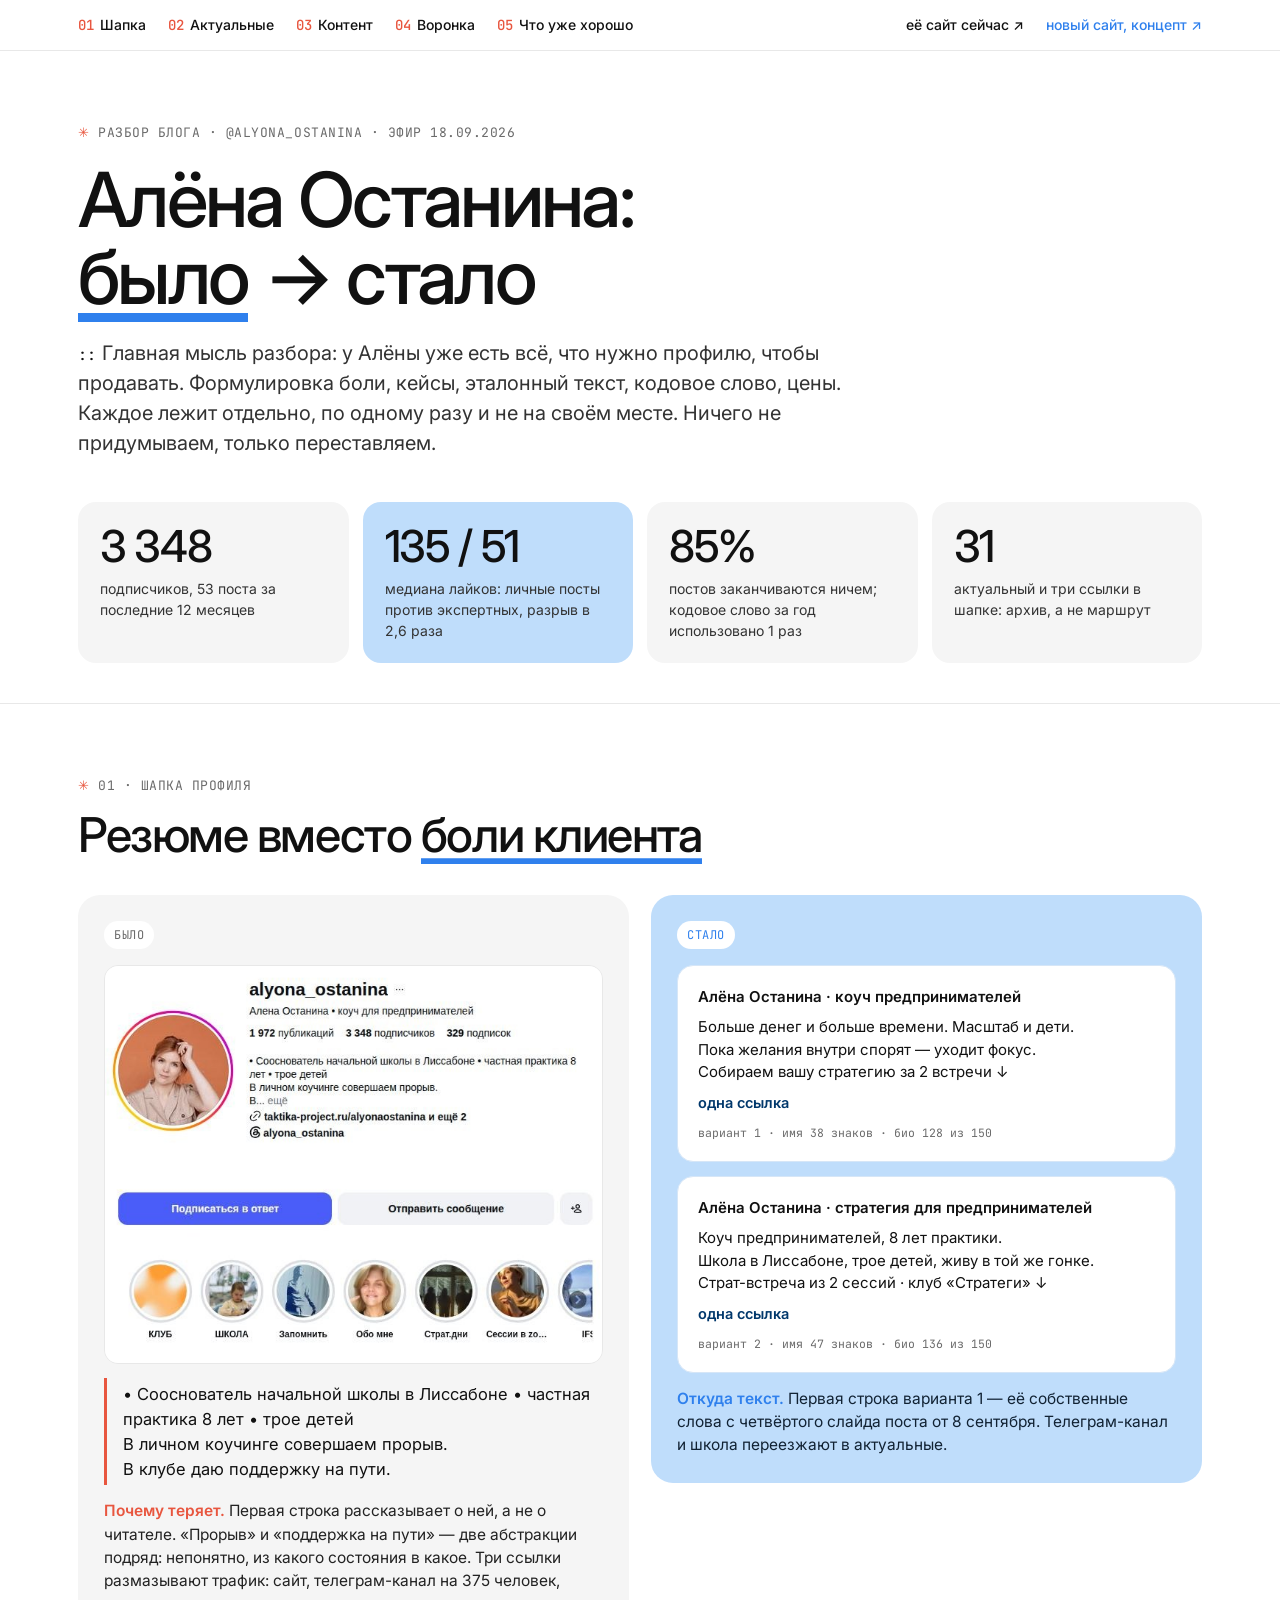
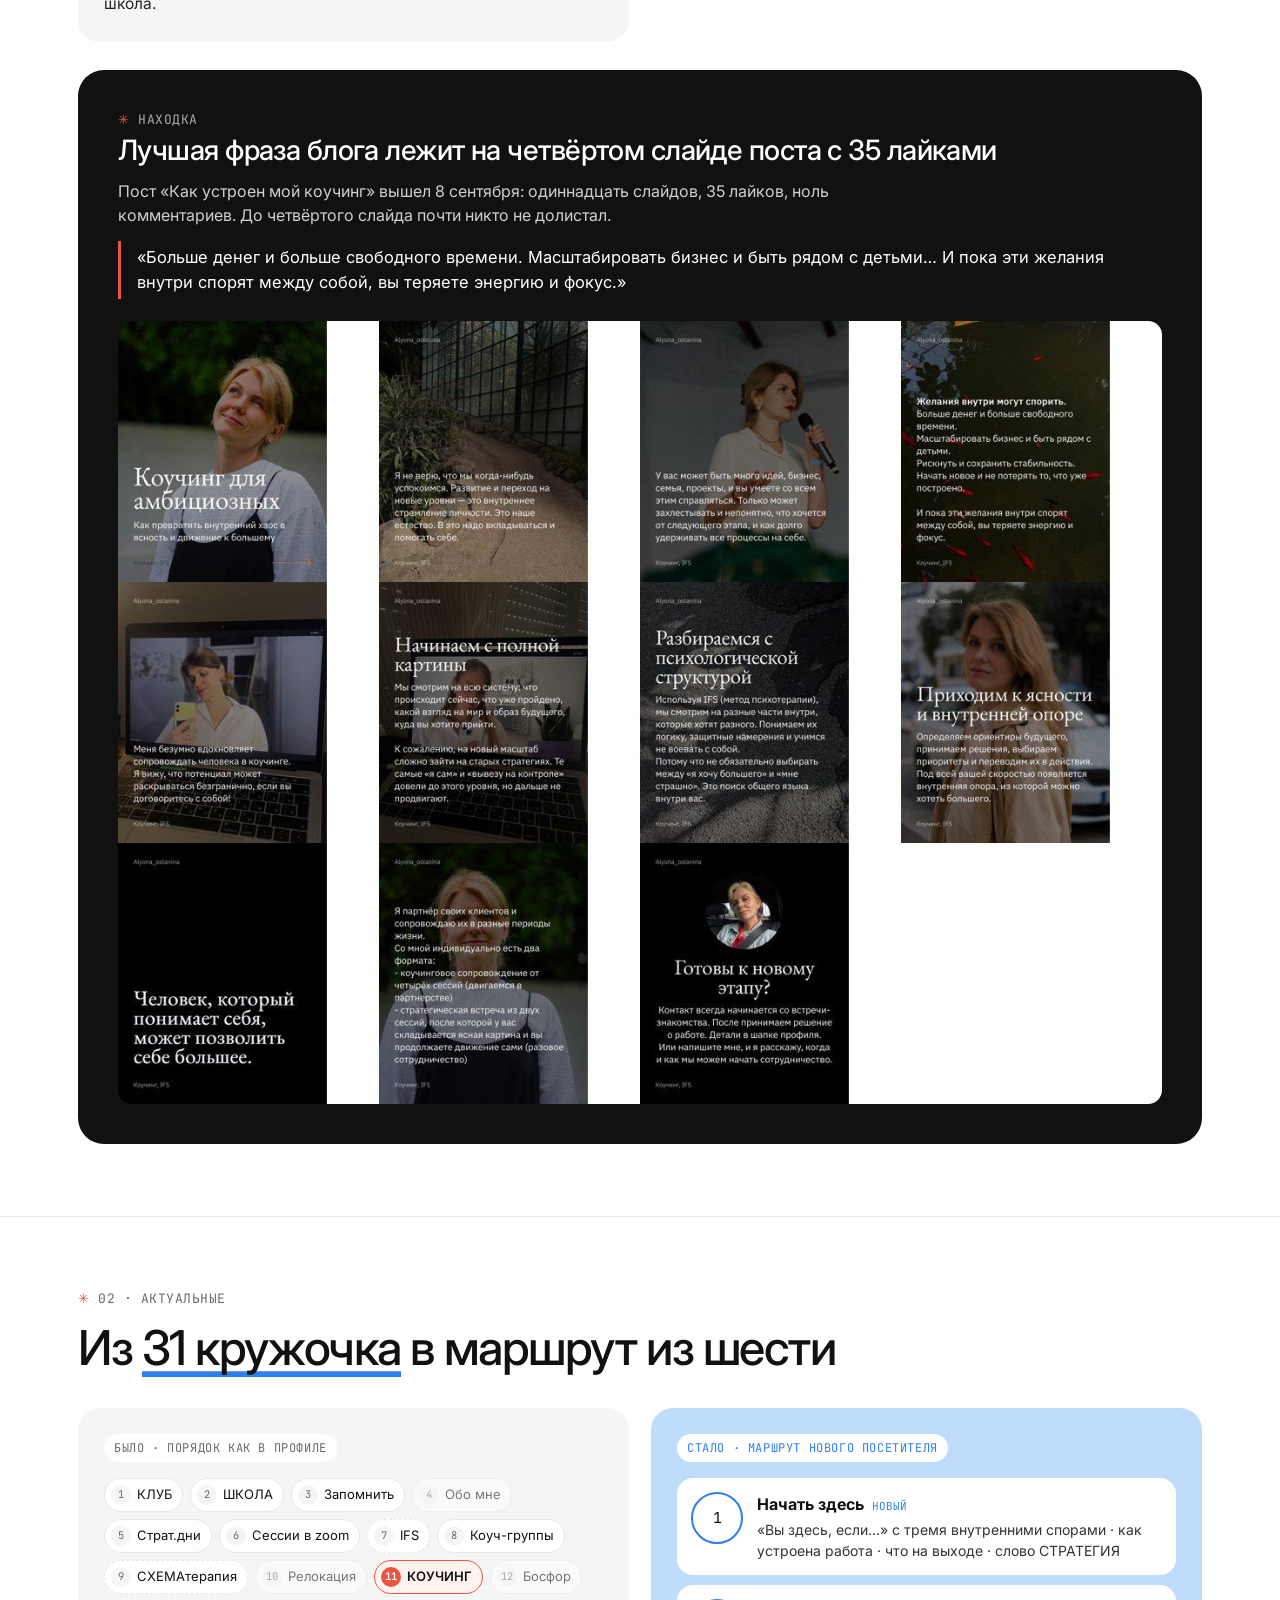
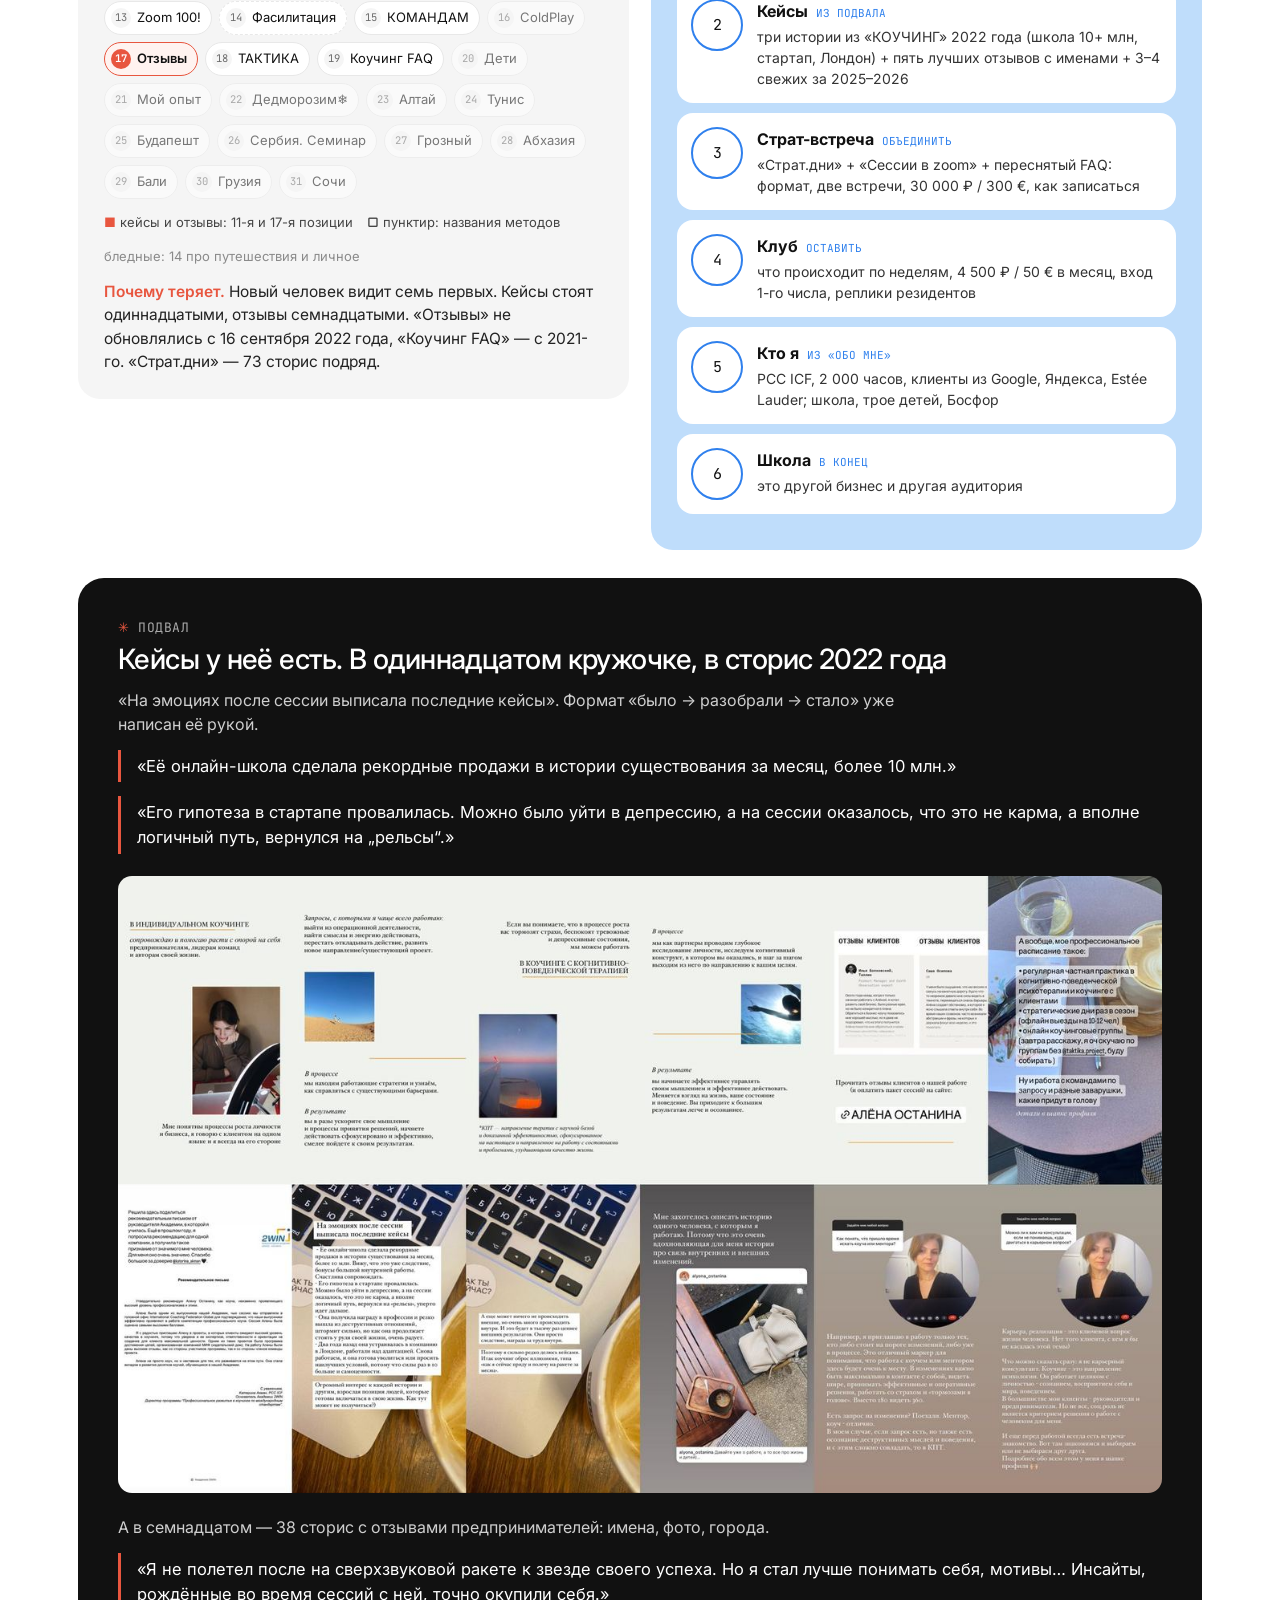
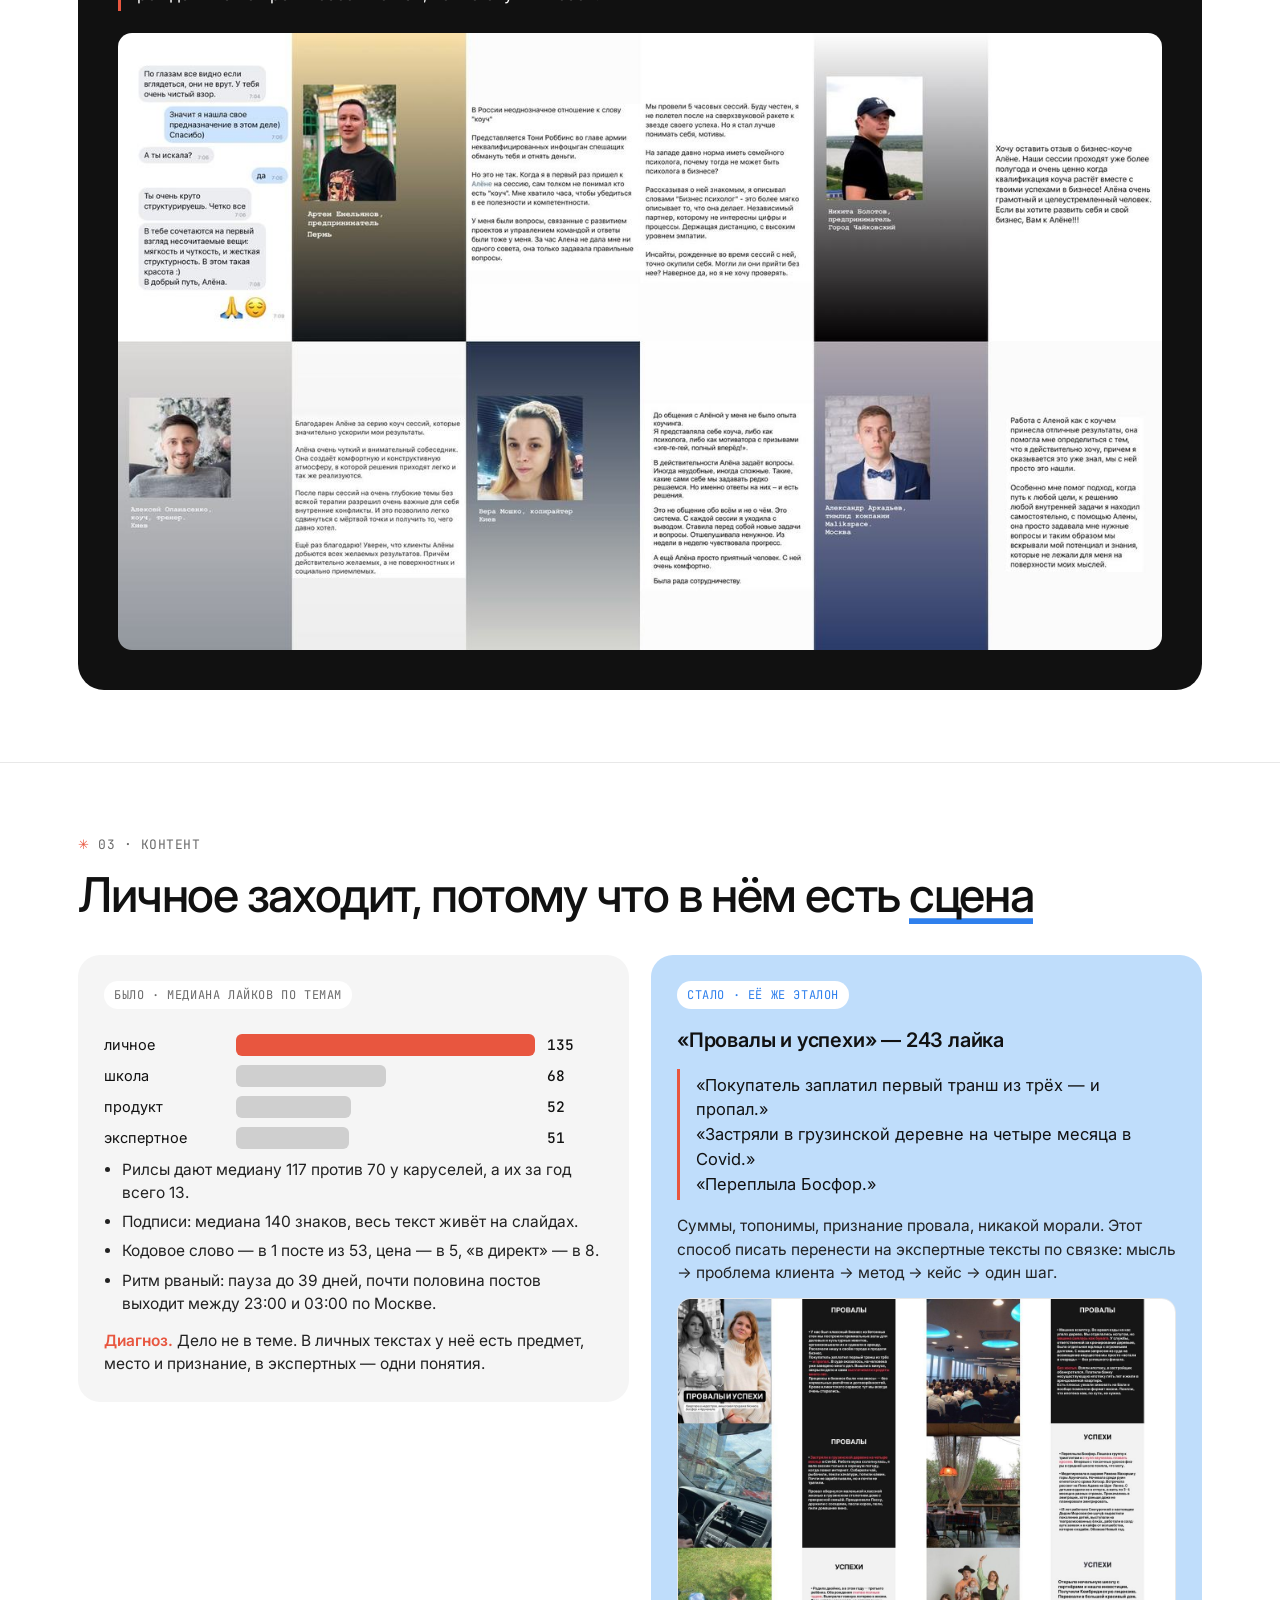
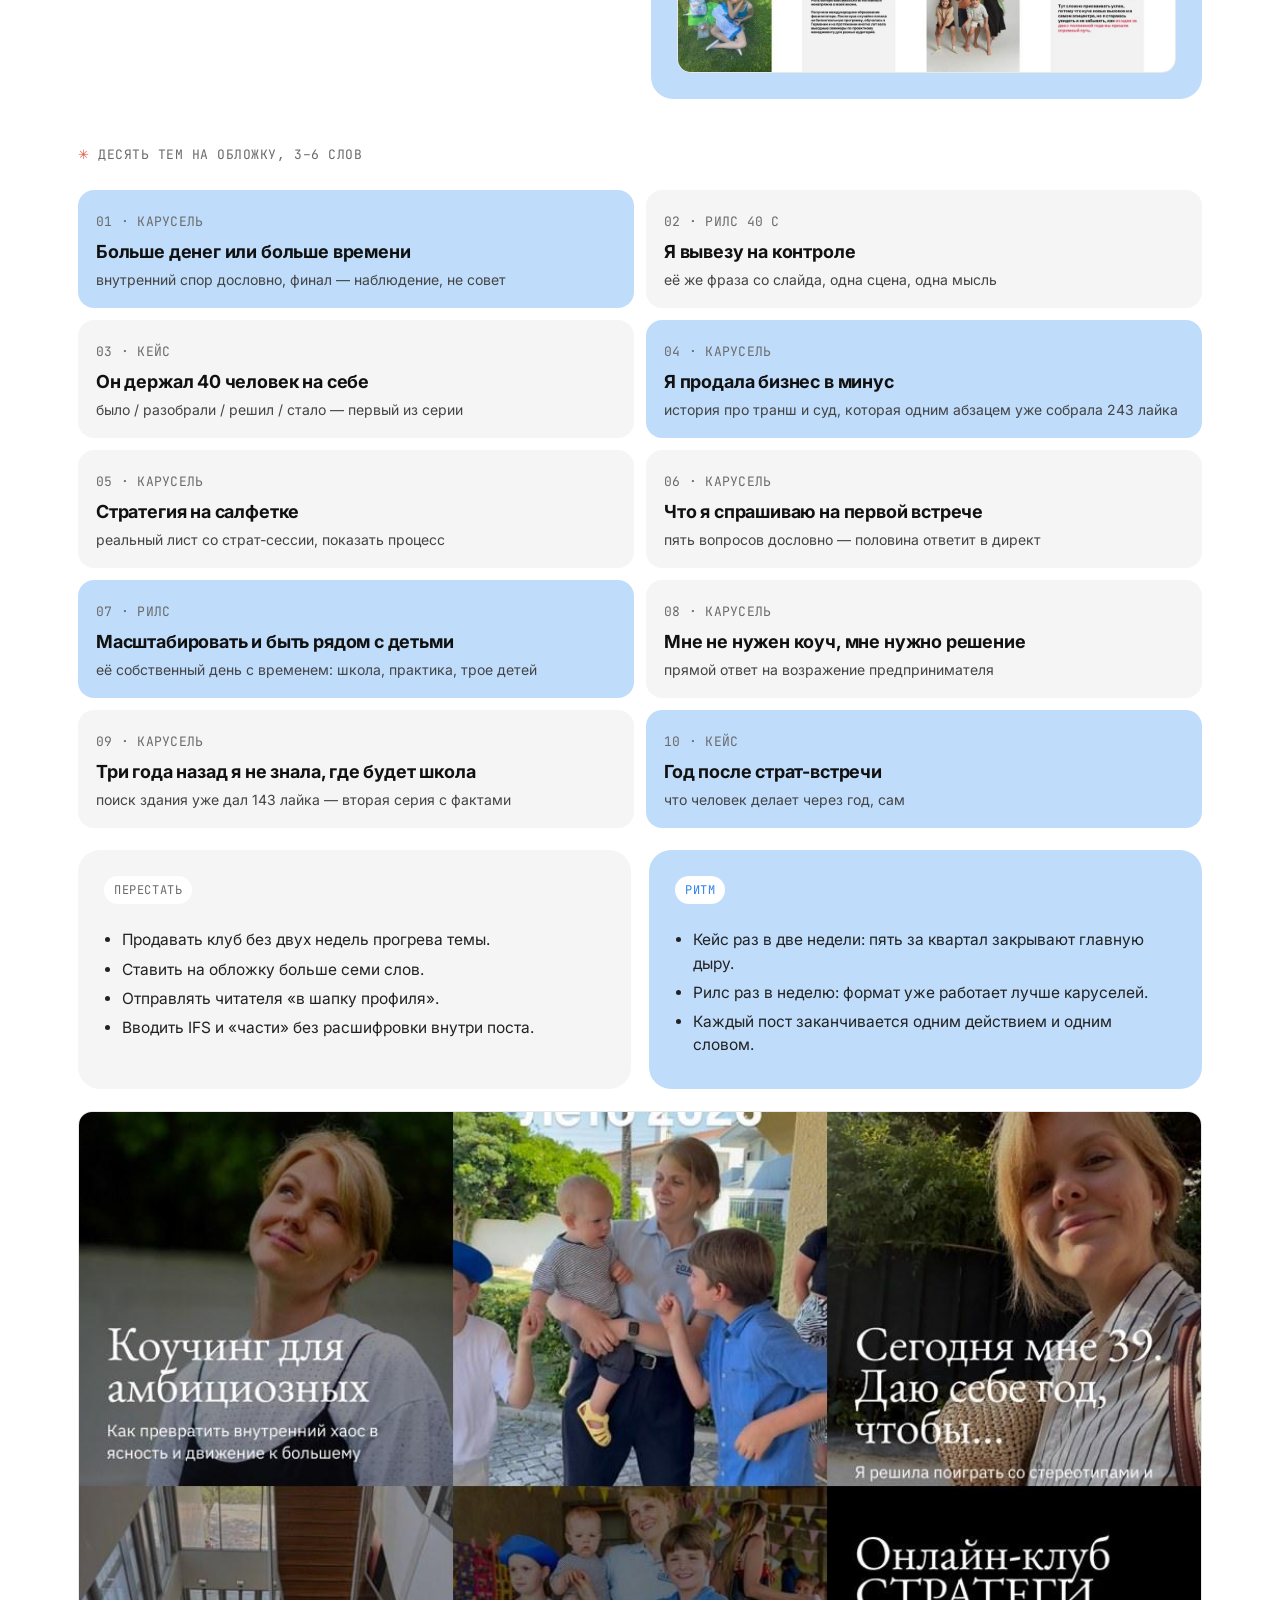
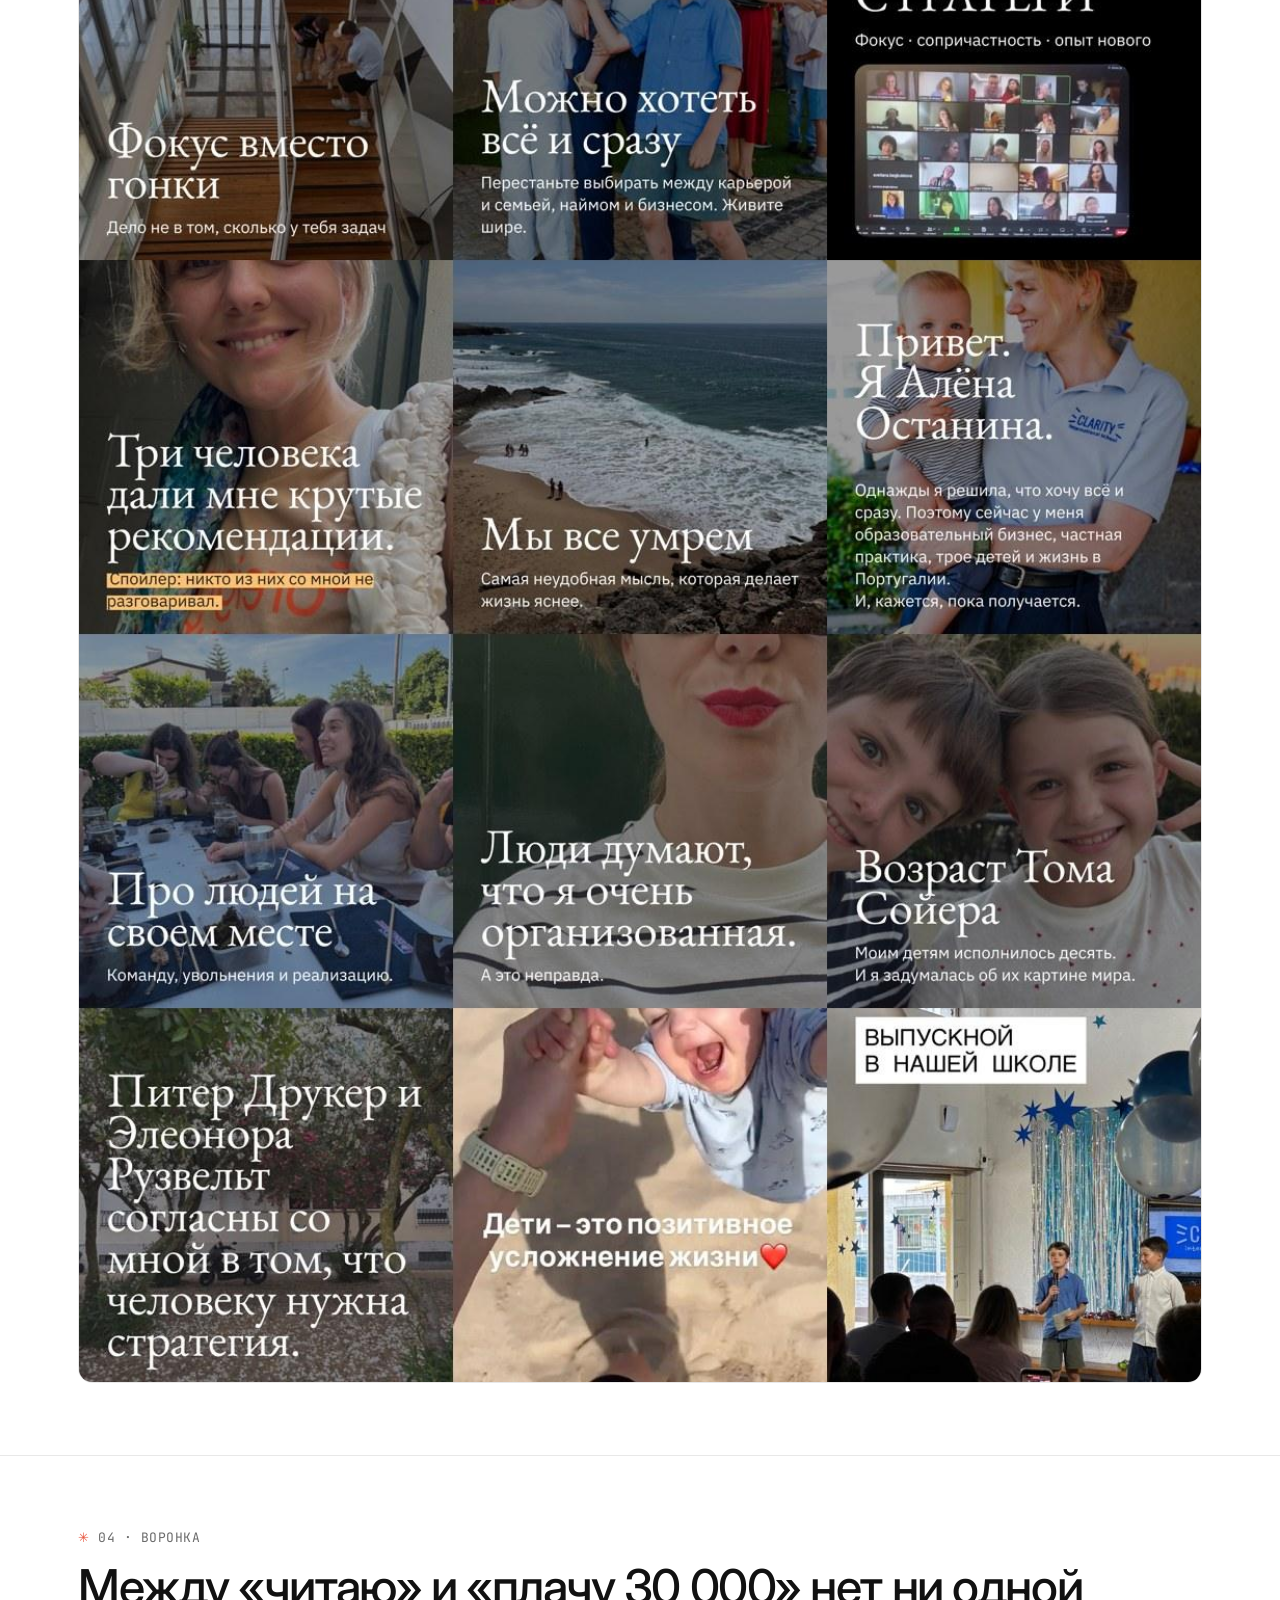
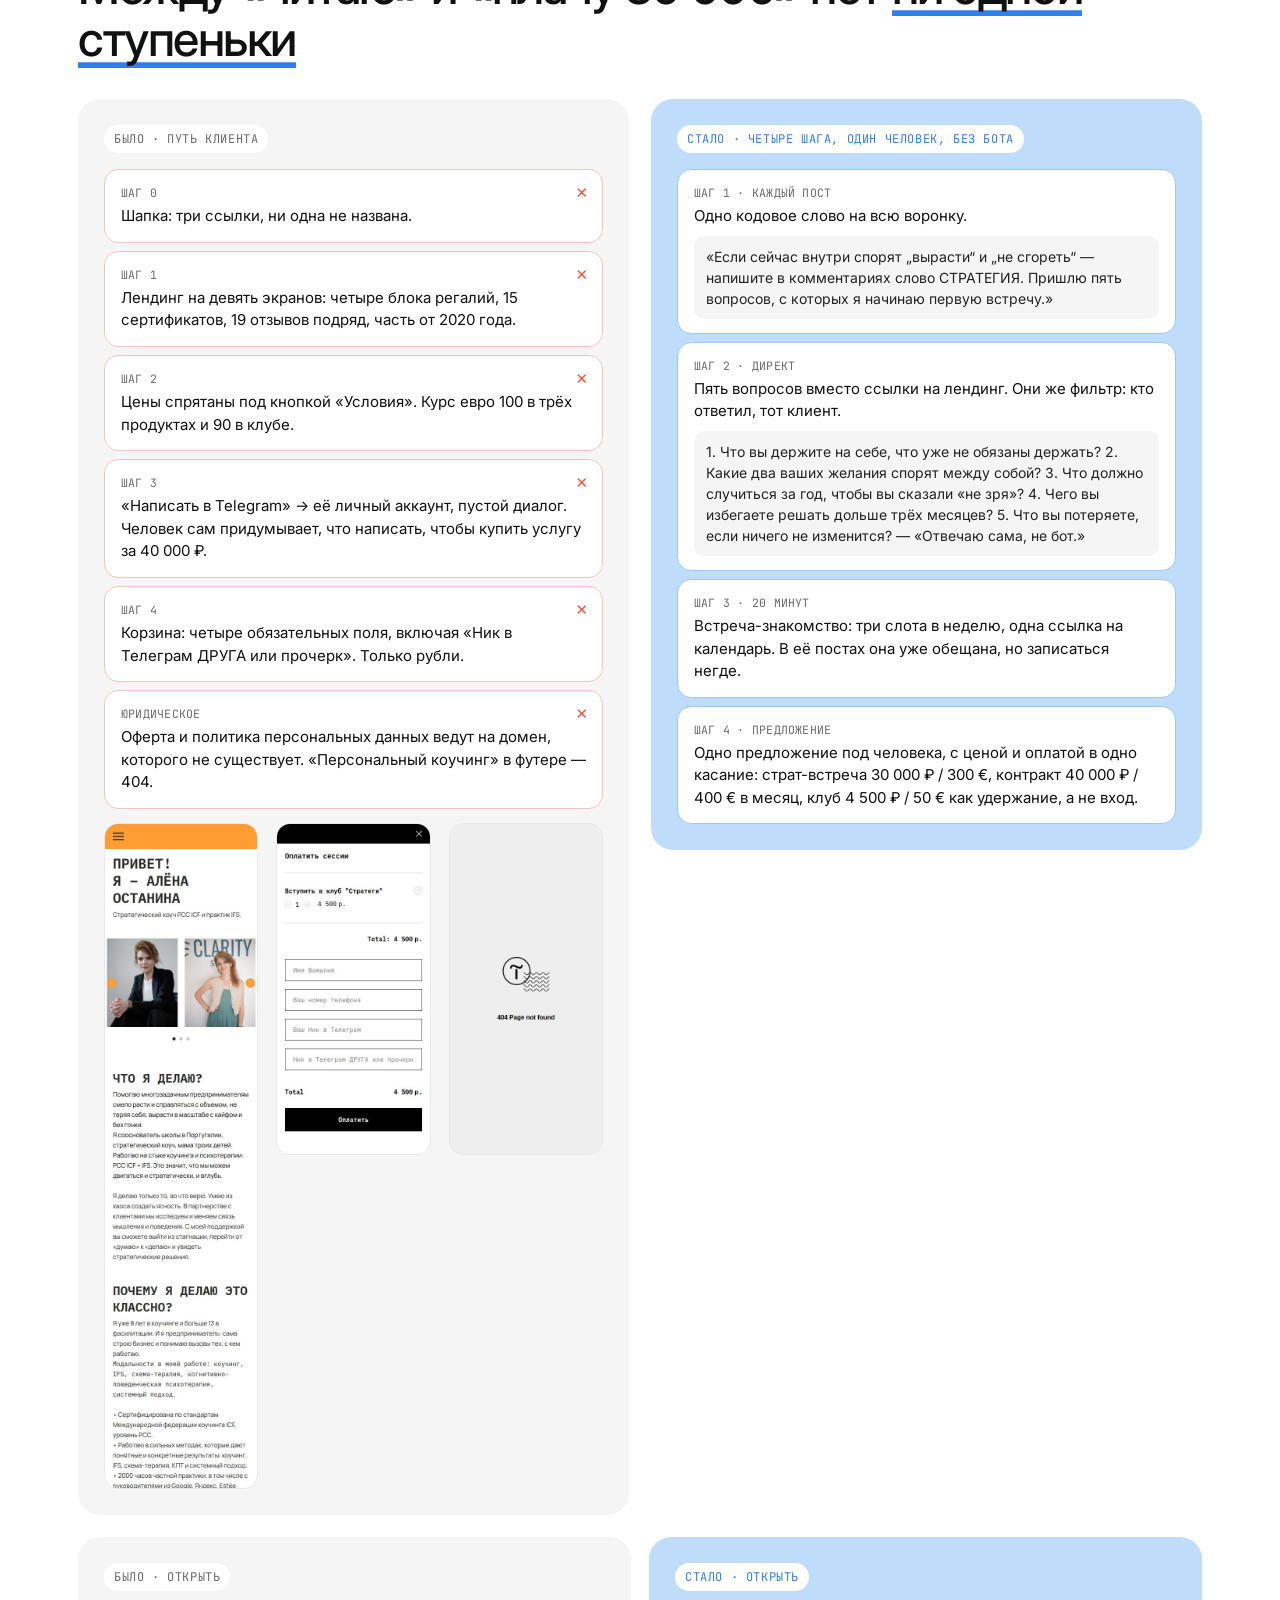
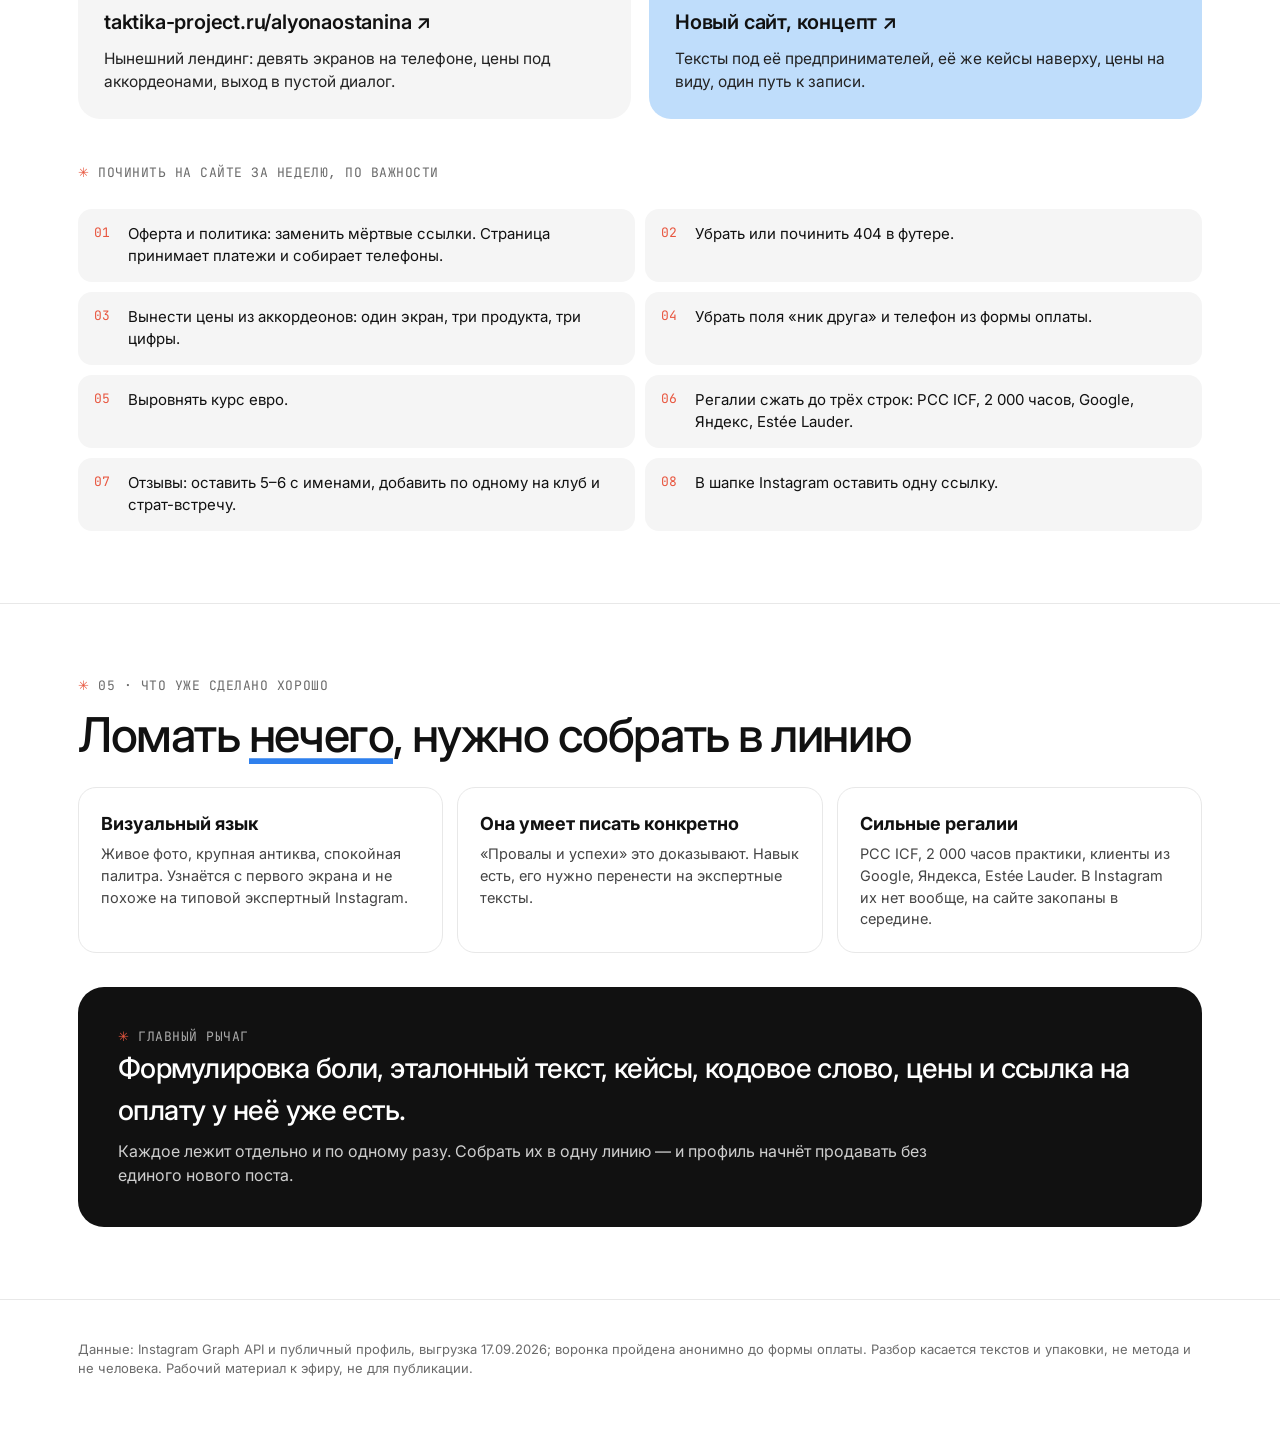
==== bylo-stalo/index.html @ 4e812641 "init: было → стало" ====
<!DOCTYPE html><html lang="ru"><head><meta charset="utf-8"><meta name="viewport" content="width=device-width,initial-scale=1">
<meta name="robots" content="noindex,nofollow"><title>Алёна Останина — было → стало</title>
<link rel="preconnect" href="https://fonts.googleapis.com"><link href="https://fonts.googleapis.com/css2?family=Inter:wght@400;500;600;700&family=JetBrains+Mono:wght@400;500&display=swap" rel="stylesheet">
<style>
:root{--ink:#111;--mut:#6b6b6b;--line:#e8e8e8;--blue:#BFDDFB;--bl:#2F80ED;--coral:#E8563F;--grey:#F5F5F5;--ok:#1f9d63}
*{box-sizing:border-box;margin:0;padding:0}html{scroll-behavior:smooth}
body{font-family:Inter,system-ui,sans-serif;color:var(--ink);background:#fff;line-height:1.5;-webkit-font-smoothing:antialiased}
.wrap{max-width:1180px;margin:0 auto;padding:0 28px}
.mono{font-family:'JetBrains Mono',monospace;font-size:13px;letter-spacing:.02em;color:var(--mut);text-transform:uppercase}
.kick{font-family:'JetBrains Mono',monospace;font-size:13px;color:var(--mut);text-transform:uppercase;letter-spacing:.04em}.kick:before{content:"✳ ";color:var(--coral)}
h1{font-weight:500;font-size:clamp(40px,6vw,76px);letter-spacing:-.035em;line-height:1.02;margin:18px 0 22px}
h2{font-weight:500;font-size:clamp(30px,4vw,48px);letter-spacing:-.03em;line-height:1.08;margin:14px 0 14px}
u{text-decoration:none;box-shadow:inset 0 -.12em 0 var(--bl)}
.lead{font-size:20px;color:#333;max-width:820px}.lead .mono{font-size:15px;color:var(--ink)}
nav{position:sticky;top:0;background:rgba(255,255,255,.92);backdrop-filter:blur(8px);border-bottom:1px solid var(--line);z-index:9}
nav .wrap{display:flex;gap:22px;padding-top:14px;padding-bottom:14px;overflow:auto;white-space:nowrap}nav a{color:var(--ink);text-decoration:none;font-size:14px;font-weight:500}nav a span{color:var(--coral);font-family:'JetBrains Mono',monospace;margin-right:6px}
header{padding:72px 0 40px}section{padding:72px 0;border-top:1px solid var(--line)}
.nums{display:grid;grid-template-columns:repeat(4,1fr);gap:14px;margin-top:44px}
.num{background:var(--grey);border-radius:18px;padding:22px}.num:nth-child(2){background:var(--blue)}.num b{display:block;font-size:44px;font-weight:500;letter-spacing:-.03em;line-height:1}.num span{display:block;margin-top:10px;font-size:14px;color:#333}
.ba{display:grid;grid-template-columns:1fr 1fr;gap:22px;margin-top:34px;align-items:start}
.col{border-radius:22px;padding:26px}.was{background:var(--grey)}.now{background:var(--blue)}
.tag{display:inline-block;font-family:'JetBrains Mono',monospace;font-size:12px;text-transform:uppercase;letter-spacing:.05em;padding:5px 10px;border-radius:99px;margin-bottom:16px}
.was .tag{background:#fff;color:var(--mut)}.now .tag{background:#fff;color:var(--bl)}
.col h3{font-weight:600;font-size:20px;margin-bottom:10px;letter-spacing:-.01em}.col p,.col li{font-size:15.5px;color:#222}.col ul{padding-left:18px;margin-top:8px}.col li{margin:6px 0}
.shot{width:100%;border-radius:14px;display:block;border:1px solid var(--line);background:#fff}
blockquote{border-left:3px solid var(--coral);padding:4px 0 4px 16px;margin:14px 0;font-size:16.5px;color:#111}
.why{margin-top:14px;font-size:14.5px;color:#444}.why b{color:var(--coral);font-weight:600}
.ig{background:#fff;border-radius:16px;padding:20px;border:1px solid #d6e6f7;margin-bottom:14px}.ig .n{font-weight:600;font-size:15px}.ig .b{white-space:pre-line;font-size:15px;margin-top:8px}.ig .l{color:#00376b;font-weight:600;font-size:14.5px;margin-top:8px}.ig .c{font-family:'JetBrains Mono',monospace;font-size:11.5px;color:var(--mut);margin-top:10px}
.chips{display:flex;flex-wrap:wrap;gap:7px}.chip{font-size:13px;padding:6px 10px 6px 6px;border-radius:99px;background:#fff;border:1px solid var(--line);display:inline-flex;gap:6px;align-items:center}
.chip i{font-style:normal;font-family:'JetBrains Mono',monospace;font-size:10.5px;background:var(--grey);border-radius:99px;min-width:20px;height:20px;display:inline-flex;align-items:center;justify-content:center;color:var(--mut)}
.chip.l{opacity:.55}.chip.m{border-style:dashed}.chip.k{border-color:var(--coral);background:#fff3f0;font-weight:600}.chip.k i{background:var(--coral);color:#fff}
.legend{display:flex;flex-wrap:wrap;gap:14px;margin-top:14px;font-size:13px;color:#444}.legend b{font-weight:600}
.nh{display:flex;gap:14px;align-items:flex-start;background:#fff;border-radius:16px;padding:14px;margin-bottom:10px}.ring{flex:0 0 52px;height:52px;border-radius:50%;border:2px solid var(--bl);display:flex;align-items:center;justify-content:center}.ring span{font-family:'JetBrains Mono',monospace;font-size:15px}
.nh b{font-size:16px}.nh em{font-style:normal;font-family:'JetBrains Mono',monospace;font-size:11px;color:var(--bl);margin-left:8px;text-transform:uppercase}.nh p{font-size:14px;color:#333;margin-top:3px}
.dark{background:#111;color:#fff;border-radius:26px;padding:40px;margin-top:28px}.dark h3{font-weight:500;font-size:28px;letter-spacing:-.02em;margin-bottom:8px}.dark p{color:#cfcfcf;max-width:820px}.dark .shot{border:0;margin-top:22px}.dark blockquote{color:#fff;border-color:var(--coral)}
.two{display:grid;grid-template-columns:1fr 1fr;gap:18px;margin-top:22px}
.bars{margin-top:8px}.bar{display:grid;grid-template-columns:120px 1fr 56px;gap:12px;align-items:center;margin:9px 0;font-size:14.5px}.bar div{height:22px;border-radius:6px;background:#cfcfcf}.bar.top div{background:var(--coral)}.bar b{font-family:'JetBrains Mono',monospace;font-weight:500}
.tps{display:grid;grid-template-columns:repeat(2,1fr);gap:12px;margin-top:26px}.tp{background:var(--grey);border-radius:16px;padding:18px}.tp b{display:block;font-size:18px;letter-spacing:-.01em;margin:6px 0 4px}.tp p{font-size:14px;color:#444}.tp:nth-child(3n+1){background:var(--blue)}
.flow{display:flex;flex-direction:column;gap:8px}.st{background:#fff;border-radius:14px;padding:14px 16px;font-size:15px;position:relative}.st .mono{display:block;margin-bottom:4px;font-size:11.5px}.st.bad{border:1px solid #f3c4bb}.st.bad:after{content:"✕";position:absolute;right:14px;top:12px;color:var(--coral);font-weight:700}
.st.good{border:1px solid #9cc7f5}.st q{display:block;quotes:none;margin-top:8px;font-size:14px;color:#222;background:var(--grey);border-radius:10px;padding:10px 12px}
.fix{counter-reset:f;margin-top:26px;display:grid;grid-template-columns:repeat(2,1fr);gap:10px}.fix div{counter-increment:f;background:var(--grey);border-radius:14px;padding:14px 16px 14px 50px;position:relative;font-size:15px}.fix div:before{content:counter(f,decimal-leading-zero);position:absolute;left:16px;top:14px;font-family:'JetBrains Mono',monospace;color:var(--coral);font-size:13px}
.good3{display:grid;grid-template-columns:repeat(3,1fr);gap:14px;margin-top:26px}.good3 div{border:1px solid var(--line);border-radius:18px;padding:22px}.good3 b{display:block;font-size:18px;margin-bottom:6px}.good3 p{font-size:14.5px;color:#444}
footer{padding:40px 0 70px;color:var(--mut);font-size:13px;border-top:1px solid var(--line)}
@media(max-width:860px){.ba,.two,.tps,.fix,.good3{grid-template-columns:1fr}.nums{grid-template-columns:1fr 1fr}.dark{padding:26px}.bar{grid-template-columns:96px 1fr 48px}}
</style></head><body>
<nav><div class="wrap"><a href="#hat"><span>01</span>Шапка</a><a href="#hl"><span>02</span>Актуальные</a><a href="#content"><span>03</span>Контент</a><a href="#funnel"><span>04</span>Воронка</a><a href="#good"><span>05</span>Что уже хорошо</a><a href="https://taktika-project.ru/alyonaostanina" target="_blank" style="margin-left:auto">её сайт сейчас ↗</a><a href="../" target="_blank" style="color:#2F80ED">новый сайт, концепт ↗</a></div></nav>

<header><div class="wrap">
<div class="kick">разбор блога · @alyona_ostanina · эфир 18.09.2026</div>
<h1>Алёна Останина:<br><u>было</u> → стало</h1>
<p class="lead"><span class="mono">::</span> Главная мысль разбора: у Алёны уже есть всё, что нужно профилю, чтобы продавать. Формулировка боли, кейсы, эталонный текст, кодовое слово, цены. Каждое лежит отдельно, по одному разу и не на своём месте. Ничего не придумываем, только переставляем.</p>
<div class="nums">
<div class="num"><b>3 348</b><span>подписчиков, 53 поста за последние 12 месяцев</span></div>
<div class="num"><b>135 / 51</b><span>медиана лайков: личные посты против экспертных, разрыв в 2,6 раза</span></div>
<div class="num"><b>85%</b><span>постов заканчиваются ничем; кодовое слово за год использовано 1 раз</span></div>
<div class="num"><b>31</b><span>актуальный и три ссылки в шапке: архив, а не маршрут</span></div>
</div></div></header>

<section id="hat"><div class="wrap">
<div class="kick">01 · шапка профиля</div><h2>Резюме вместо <u>боли клиента</u></h2>
<div class="ba">
<div class="col was"><span class="tag">было</span>
<img class="shot" src="[data-uri]" alt="Шапка сейчас">
<blockquote>• Сооснователь начальной школы в Лиссабоне • частная практика 8 лет • трое детей<br>В личном коучинге совершаем прорыв.<br>В клубе даю поддержку на пути.</blockquote>
<p class="why"><b>Почему теряет.</b> Первая строка рассказывает о ней, а не о читателе. «Прорыв» и «поддержка на пути» — две абстракции подряд: непонятно, из какого состояния в какое. Три ссылки размазывают трафик: сайт, телеграм-канал на 375 человек, школа.</p></div>
<div class="col now"><span class="tag">стало</span>
<div class="ig"><div class="n">Алёна Останина · коуч предпринимателей</div><div class="b">Больше денег и больше времени. Масштаб и дети.
Пока желания внутри спорят — уходит фокус.
Собираем вашу стратегию за 2 встречи ↓</div><div class="l">одна ссылка</div><div class="c">вариант 1 · имя 38 знаков · био 128 из 150</div></div>
<div class="ig"><div class="n">Алёна Останина · стратегия для предпринимателей</div><div class="b">Коуч предпринимателей, 8 лет практики.
Школа в Лиссабоне, трое детей, живу в той же гонке.
Страт-встреча из 2 сессий · клуб «Стратеги» ↓</div><div class="l">одна ссылка</div><div class="c">вариант 2 · имя 47 знаков · био 136 из 150</div></div>
<p class="why" style="color:#123"><b style="color:var(--bl)">Откуда текст.</b> Первая строка варианта 1 — её собственные слова с четвёртого слайда поста от 8 сентября. Телеграм-канал и школа переезжают в актуальные.</p></div>
</div>
<div class="dark"><div class="kick" style="color:#aaa">находка</div><h3>Лучшая фраза блога лежит на четвёртом слайде поста с 35 лайками</h3>
<p>Пост «Как устроен мой коучинг» вышел 8 сентября: одиннадцать слайдов, 35 лайков, ноль комментариев. До четвёртого слайда почти никто не долистал.</p>
<blockquote>«Больше денег и больше свободного времени. Масштабировать бизнес и быть рядом с детьми… И пока эти желания внутри спорят между собой, вы теряете энергию и фокус.»</blockquote>
<img class="shot" src="[data-uri]" alt="Пост про коучинг"></div>
</div></section>

<section id="hl"><div class="wrap">
<div class="kick">02 · актуальные</div><h2>Из <u>31 кружочка</u> в маршрут из шести</h2>
<div class="ba">
<div class="col was"><span class="tag">было · порядок как в профиле</span>
<div class="chips"><span class="chip p"><i>1</i>КЛУБ</span><span class="chip p"><i>2</i>ШКОЛА</span><span class="chip x"><i>3</i>Запомнить</span><span class="chip l"><i>4</i>Обо мне</span><span class="chip p"><i>5</i>Страт.дни</span><span class="chip p"><i>6</i>Сессии в zoom</span><span class="chip m"><i>7</i>IFS</span><span class="chip p"><i>8</i>Коуч-группы</span><span class="chip m"><i>9</i>СХЕМАтерапия</span><span class="chip l"><i>10</i>Релокация</span><span class="chip k"><i>11</i>КОУЧИНГ</span><span class="chip l"><i>12</i>Босфор</span><span class="chip p"><i>13</i>Zoom 100!</span><span class="chip m"><i>14</i>Фасилитация</span><span class="chip p"><i>15</i>КОМАНДАМ</span><span class="chip l"><i>16</i>ColdPlay</span><span class="chip k"><i>17</i>Отзывы</span><span class="chip p"><i>18</i>ТАКТИКА</span><span class="chip p"><i>19</i>Коучинг FAQ</span><span class="chip l"><i>20</i>Дети</span><span class="chip l"><i>21</i>Мой опыт</span><span class="chip l"><i>22</i>Дедморозим❄️</span><span class="chip l"><i>23</i>Алтай</span><span class="chip l"><i>24</i>Тунис</span><span class="chip l"><i>25</i>Будапешт</span><span class="chip l"><i>26</i>Сербия. Семинар</span><span class="chip l"><i>27</i>Грозный</span><span class="chip l"><i>28</i>Абхазия</span><span class="chip l"><i>29</i>Бали</span><span class="chip l"><i>30</i>Грузия</span><span class="chip l"><i>31</i>Сочи</span></div>
<div class="legend"><span><b style="color:var(--coral)">■</b> кейсы и отзывы: 11-я и 17-я позиции</span><span><b>▢</b> пунктир: названия методов</span><span style="opacity:.6">бледные: 14 про путешествия и личное</span></div>
<p class="why"><b>Почему теряет.</b> Новый человек видит семь первых. Кейсы стоят одиннадцатыми, отзывы семнадцатыми. «Отзывы» не обновлялись с 16 сентября 2022 года, «Коучинг FAQ» — с 2021-го. «Страт.дни» — 73 сторис подряд.</p></div>
<div class="col now"><span class="tag">стало · маршрут нового посетителя</span><div class="nh"><div class="ring"><span>1</span></div><div><b>Начать здесь</b><em>новый</em><p>«Вы здесь, если…» с тремя внутренними спорами · как устроена работа · что на выходе · слово СТРАТЕГИЯ</p></div></div><div class="nh"><div class="ring"><span>2</span></div><div><b>Кейсы</b><em>из подвала</em><p>три истории из «КОУЧИНГ» 2022 года (школа 10+ млн, стартап, Лондон) + пять лучших отзывов с именами + 3–4 свежих за 2025–2026</p></div></div><div class="nh"><div class="ring"><span>3</span></div><div><b>Страт-встреча</b><em>объединить</em><p>«Страт.дни» + «Сессии в zoom» + переснятый FAQ: формат, две встречи, 30 000 ₽ / 300 €, как записаться</p></div></div><div class="nh"><div class="ring"><span>4</span></div><div><b>Клуб</b><em>оставить</em><p>что происходит по неделям, 4 500 ₽ / 50 € в месяц, вход 1-го числа, реплики резидентов</p></div></div><div class="nh"><div class="ring"><span>5</span></div><div><b>Кто я</b><em>из «Обо мне»</em><p>PCC ICF, 2 000 часов, клиенты из Google, Яндекса, Estée Lauder; школа, трое детей, Босфор</p></div></div><div class="nh"><div class="ring"><span>6</span></div><div><b>Школа</b><em>в конец</em><p>это другой бизнес и другая аудитория</p></div></div></div>
</div>
<div class="dark"><div class="kick" style="color:#aaa">подвал</div><h3>Кейсы у неё есть. В одиннадцатом кружочке, в сторис 2022 года</h3>
<p>«На эмоциях после сессии выписала последние кейсы». Формат «было → разобрали → стало» уже написан её рукой.</p>
<blockquote>«Её онлайн-школа сделала рекордные продажи в истории существования за месяц, более 10 млн.»</blockquote>
<blockquote>«Его гипотеза в стартапе провалилась. Можно было уйти в депрессию, а на сессии оказалось, что это не карма, а вполне логичный путь, вернулся на „рельсы“.»</blockquote>
<img class="shot" src="[data-uri]" alt="Актуальный КОУЧИНГ">
<p style="margin-top:22px">А в семнадцатом — 38 сторис с отзывами предпринимателей: имена, фото, города.</p>
<blockquote>«Я не полетел после на сверхзвуковой ракете к звезде своего успеха. Но я стал лучше понимать себя, мотивы… Инсайты, рождённые во время сессий с ней, точно окупили себя.»</blockquote>
<img class="shot" src="[data-uri]" alt="Актуальный Отзывы"></div>
</div></section>

<section id="content"><div class="wrap">
<div class="kick">03 · контент</div><h2>Личное заходит, потому что в нём есть <u>сцена</u></h2>
<div class="ba">
<div class="col was"><span class="tag">было · медиана лайков по темам</span>
<div class="bars"><div class="bar top"><span>личное</span><div style="width:100%"></div><b>135</b></div><div class="bar"><span>школа</span><div style="width:50%"></div><b>68</b></div><div class="bar"><span>продукт</span><div style="width:38.5%"></div><b>52</b></div><div class="bar"><span>экспертное</span><div style="width:37.8%"></div><b>51</b></div></div>
<ul><li>Рилсы дают медиану 117 против 70 у каруселей, а их за год всего 13.</li><li>Подписи: медиана 140 знаков, весь текст живёт на слайдах.</li><li>Кодовое слово — в 1 посте из 53, цена — в 5, «в директ» — в 8.</li><li>Ритм рваный: пауза до 39 дней, почти половина постов выходит между 23:00 и 03:00 по Москве.</li></ul>
<p class="why"><b>Диагноз.</b> Дело не в теме. В личных текстах у неё есть предмет, место и признание, в экспертных — одни понятия.</p></div>
<div class="col now"><span class="tag">стало · её же эталон</span>
<h3>«Провалы и успехи» — 243 лайка</h3>
<blockquote>«Покупатель заплатил первый транш из трёх — и пропал.»<br>«Застряли в грузинской деревне на четыре месяца в Covid.»<br>«Переплыла Босфор.»</blockquote>
<p>Суммы, топонимы, признание провала, никакой морали. Этот способ писать перенести на экспертные тексты по связке: мысль → проблема клиента → метод → кейс → один шаг.</p>
<img class="shot" style="margin-top:14px" src="[data-uri]" alt="Провалы и успехи"></div>
</div>
<div class="kick" style="margin-top:46px">десять тем на обложку, 3–6 слов</div>
<div class="tps"><div class="tp"><span class="mono">01 · карусель</span><b>Больше денег или больше времени</b><p>внутренний спор дословно, финал — наблюдение, не совет</p></div><div class="tp"><span class="mono">02 · рилс 40 с</span><b>Я вывезу на контроле</b><p>её же фраза со слайда, одна сцена, одна мысль</p></div><div class="tp"><span class="mono">03 · кейс</span><b>Он держал 40 человек на себе</b><p>было / разобрали / решил / стало — первый из серии</p></div><div class="tp"><span class="mono">04 · карусель</span><b>Я продала бизнес в минус</b><p>история про транш и суд, которая одним абзацем уже собрала 243 лайка</p></div><div class="tp"><span class="mono">05 · карусель</span><b>Стратегия на салфетке</b><p>реальный лист со страт-сессии, показать процесс</p></div><div class="tp"><span class="mono">06 · карусель</span><b>Что я спрашиваю на первой встрече</b><p>пять вопросов дословно — половина ответит в директ</p></div><div class="tp"><span class="mono">07 · рилс</span><b>Масштабировать и быть рядом с детьми</b><p>её собственный день с временем: школа, практика, трое детей</p></div><div class="tp"><span class="mono">08 · карусель</span><b>Мне не нужен коуч, мне нужно решение</b><p>прямой ответ на возражение предпринимателя</p></div><div class="tp"><span class="mono">09 · карусель</span><b>Три года назад я не знала, где будет школа</b><p>поиск здания уже дал 143 лайка — вторая серия с фактами</p></div><div class="tp"><span class="mono">10 · кейс</span><b>Год после страт-встречи</b><p>что человек делает через год, сам</p></div></div>
<div class="two"><div class="col was"><span class="tag">перестать</span><ul><li>Продавать клуб без двух недель прогрева темы.</li><li>Ставить на обложку больше семи слов.</li><li>Отправлять читателя «в шапку профиля».</li><li>Вводить IFS и «части» без расшифровки внутри поста.</li></ul></div>
<div class="col now"><span class="tag">ритм</span><ul><li>Кейс раз в две недели: пять за квартал закрывают главную дыру.</li><li>Рилс раз в неделю: формат уже работает лучше каруселей.</li><li>Каждый пост заканчивается одним действием и одним словом.</li></ul></div></div>
<img class="shot" style="margin-top:22px" src="[data-uri]" alt="Сетка">
</div></section>

<section id="funnel"><div class="wrap">
<div class="kick">04 · воронка</div><h2>Между «читаю» и «плачу 30 000» нет <u>ни одной ступеньки</u></h2>
<div class="ba">
<div class="col was"><span class="tag">было · путь клиента</span><div class="flow">
<div class="st bad"><span class="mono">шаг 0</span>Шапка: три ссылки, ни одна не названа.</div>
<div class="st bad"><span class="mono">шаг 1</span>Лендинг на девять экранов: четыре блока регалий, 15 сертификатов, 19 отзывов подряд, часть от 2020 года.</div>
<div class="st bad"><span class="mono">шаг 2</span>Цены спрятаны под кнопкой «Условия». Курс евро 100 в трёх продуктах и 90 в клубе.</div>
<div class="st bad"><span class="mono">шаг 3</span>«Написать в Telegram» → её личный аккаунт, пустой диалог. Человек сам придумывает, что написать, чтобы купить услугу за 40 000 ₽.</div>
<div class="st bad"><span class="mono">шаг 4</span>Корзина: четыре обязательных поля, включая «Ник в Телеграм ДРУГА или прочерк». Только рубли.</div>
<div class="st bad"><span class="mono">юридическое</span>Оферта и политика персональных данных ведут на домен, которого не существует. «Персональный коучинг» в футере — 404.</div></div>
<div class="two" style="grid-template-columns:1fr 1fr 1fr;margin-top:14px"><img class="shot" src="[data-uri]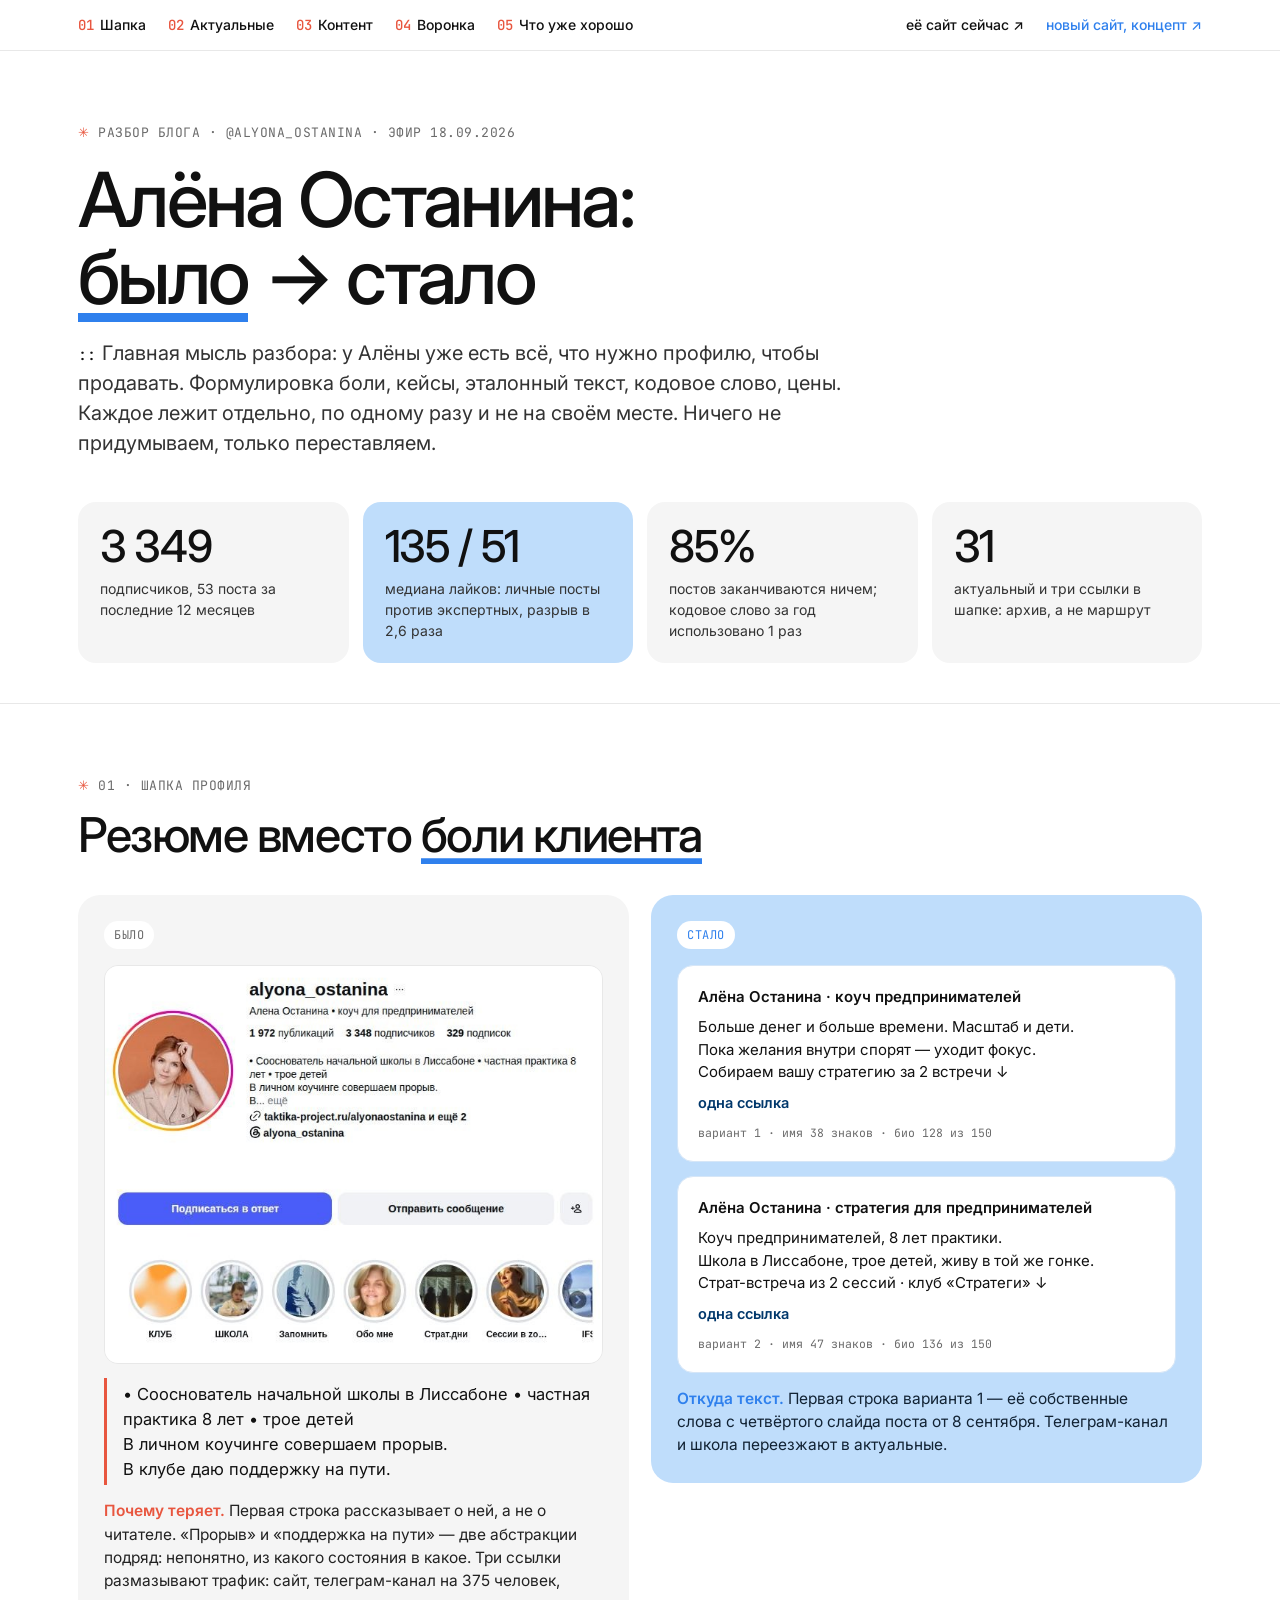
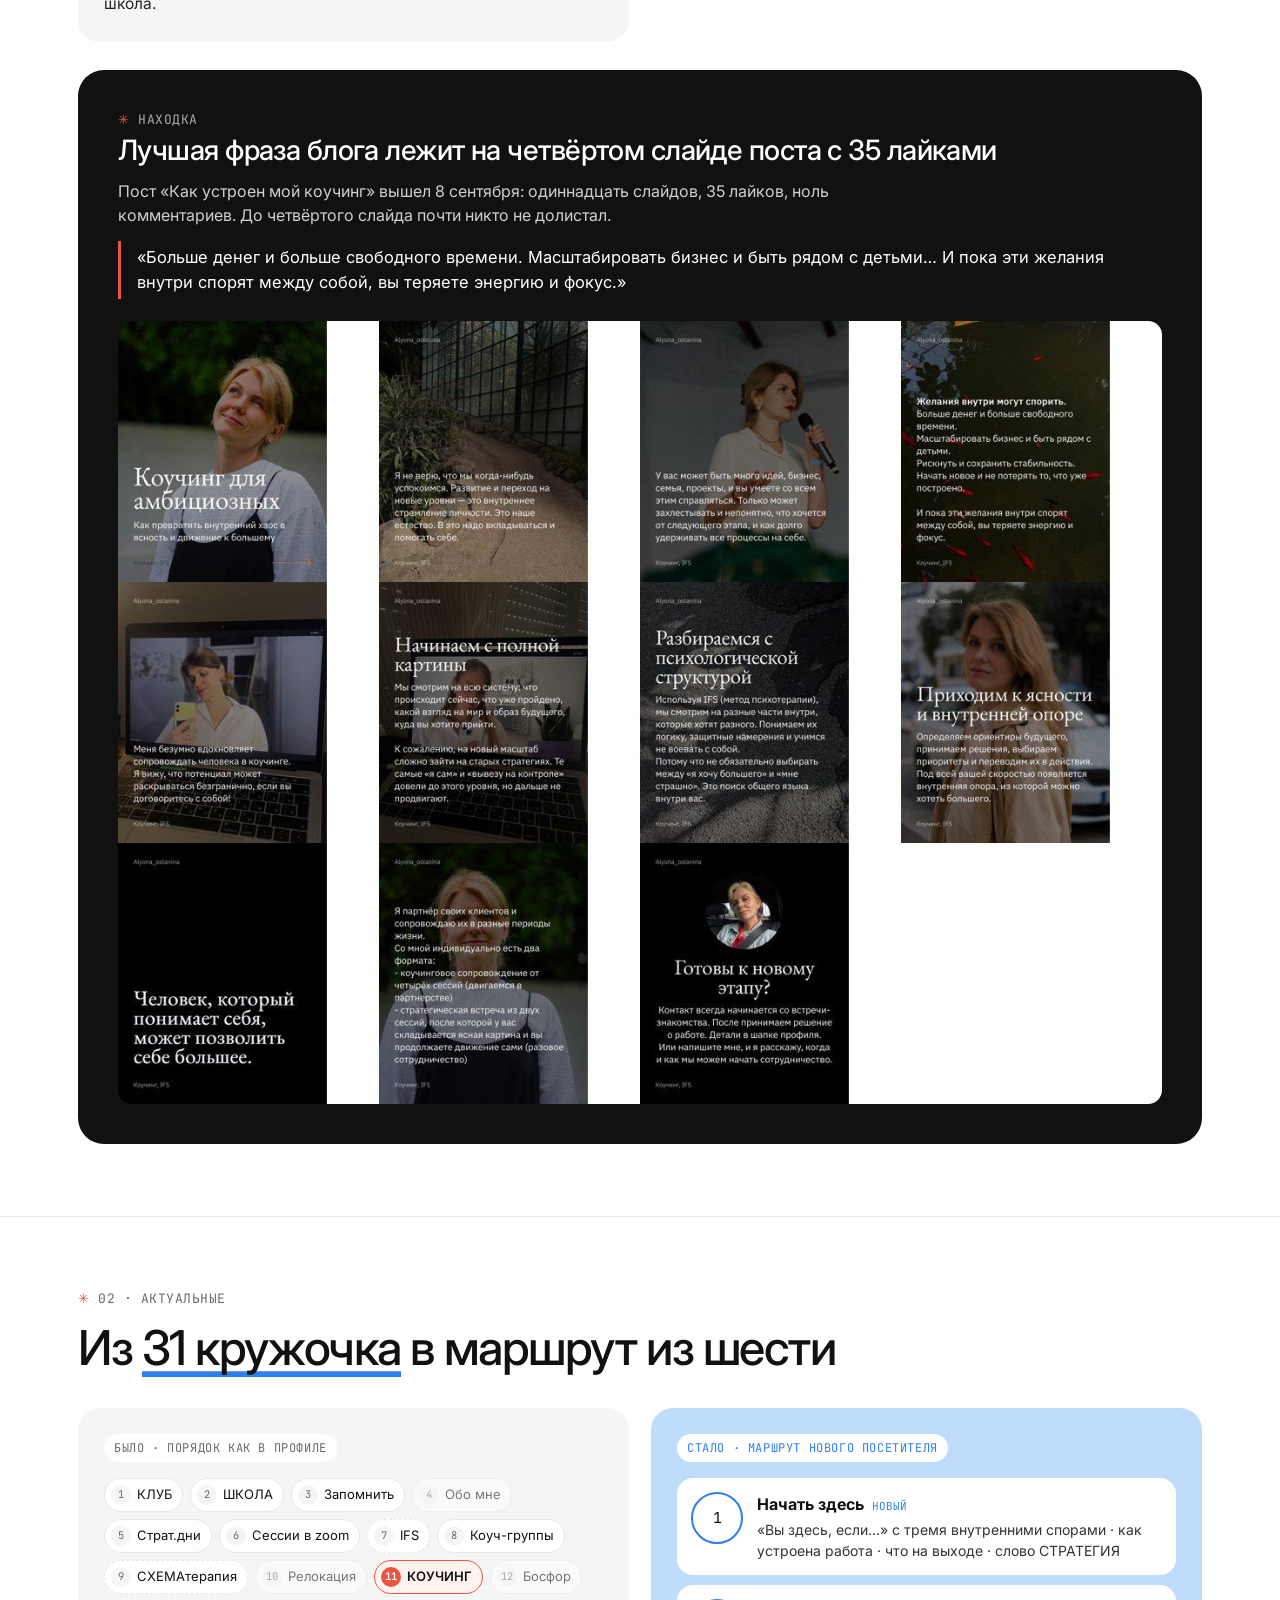
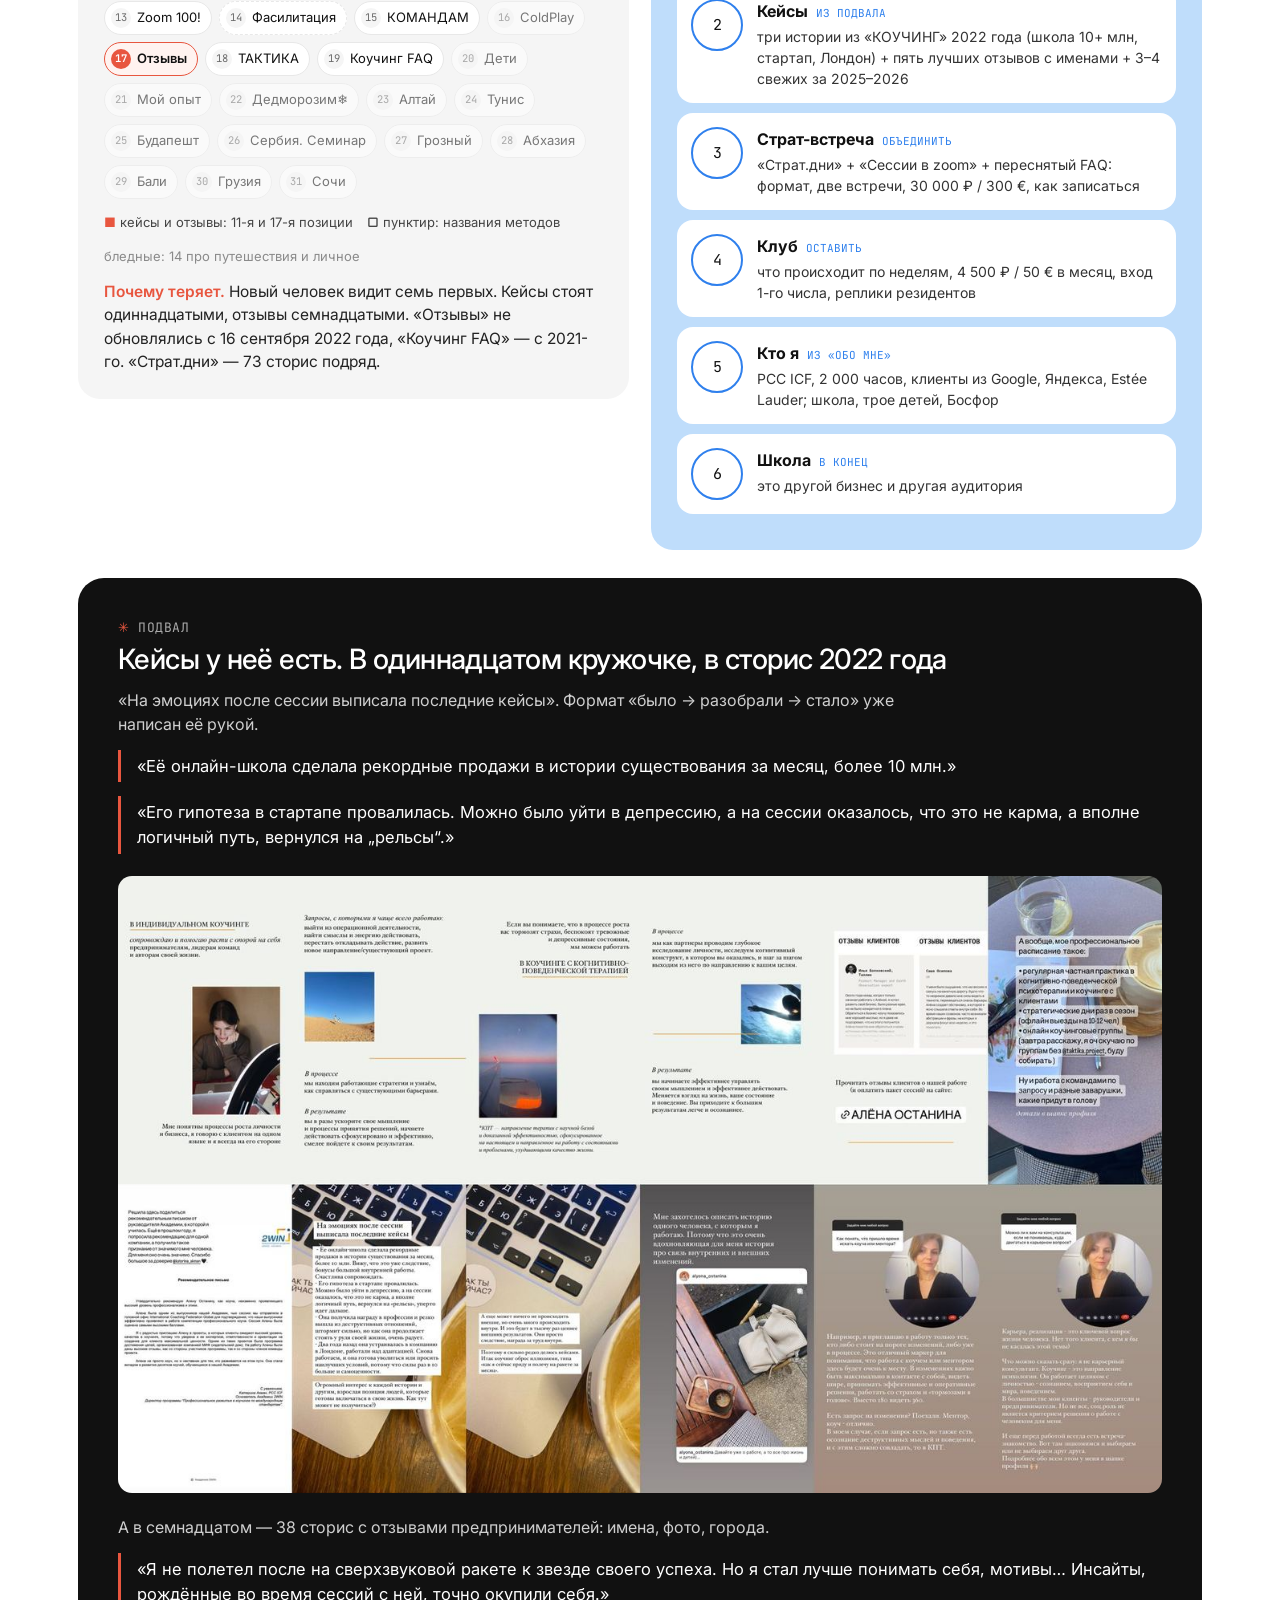
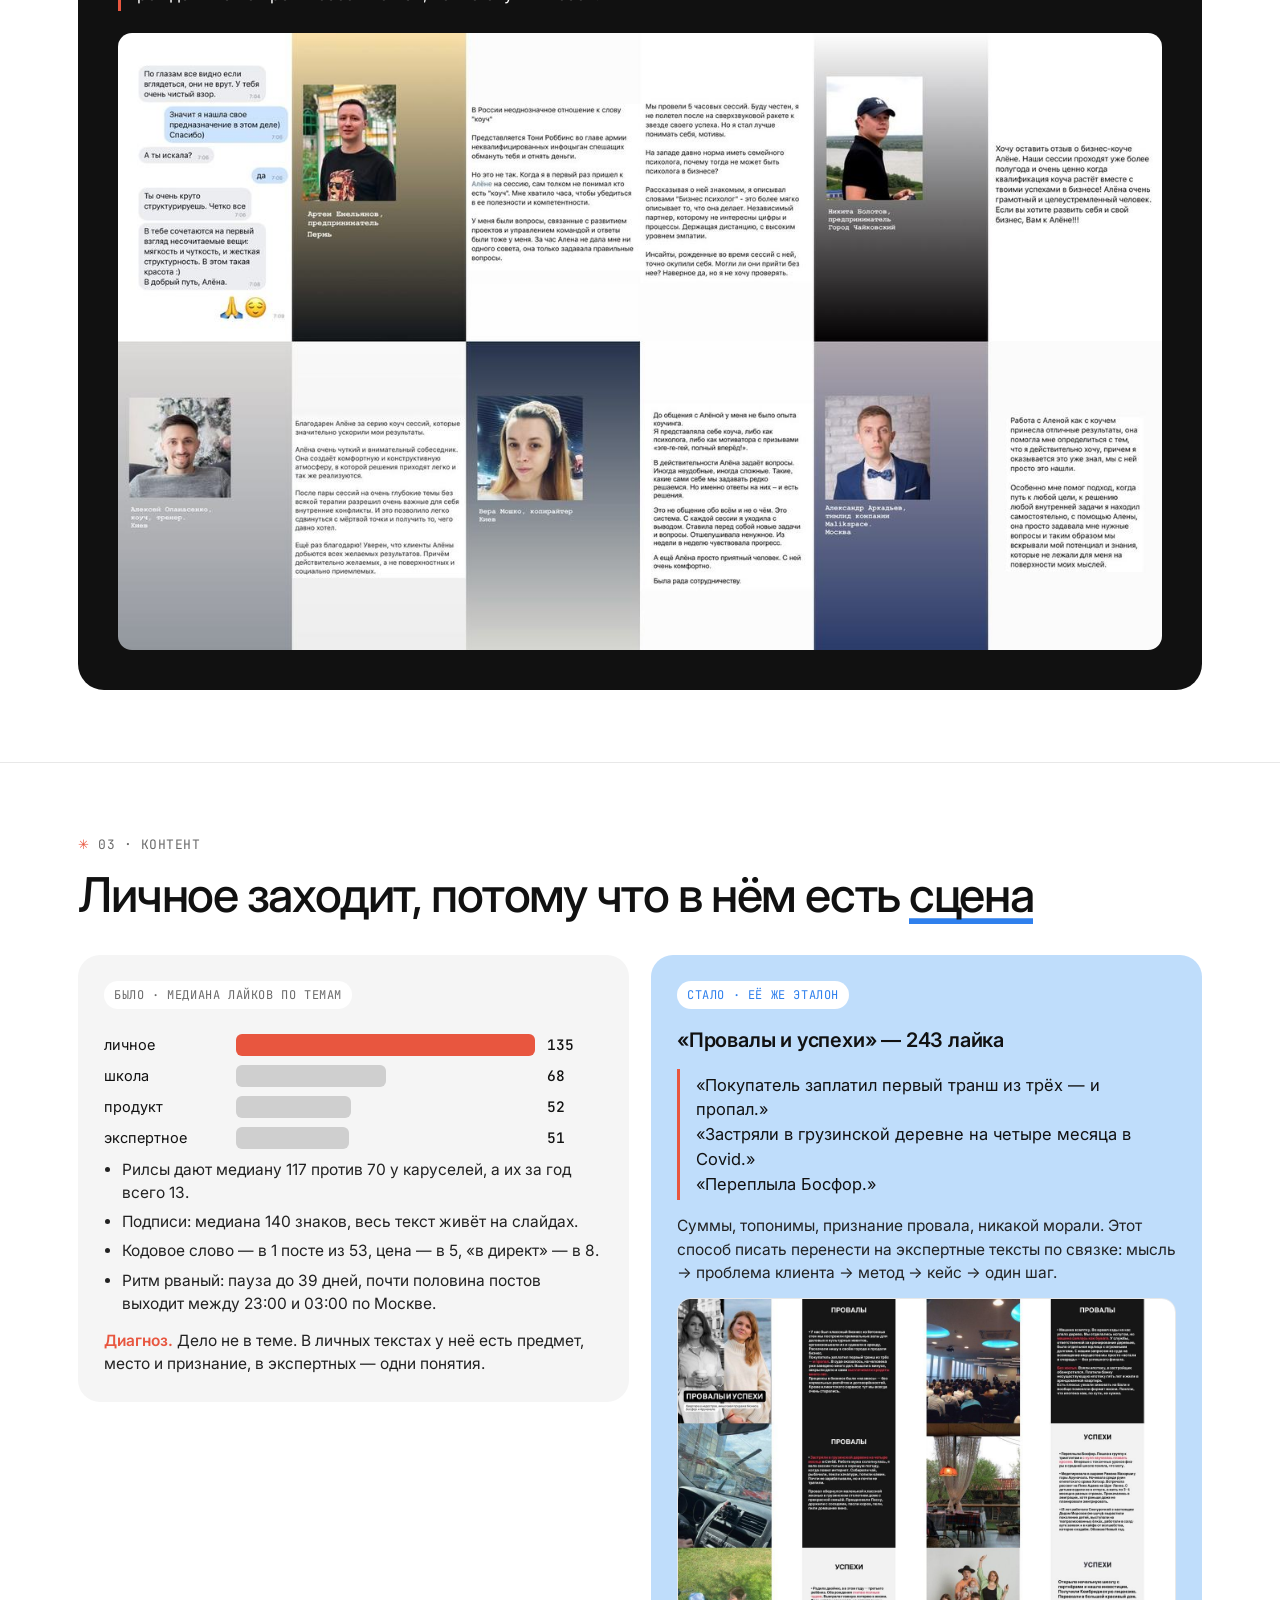
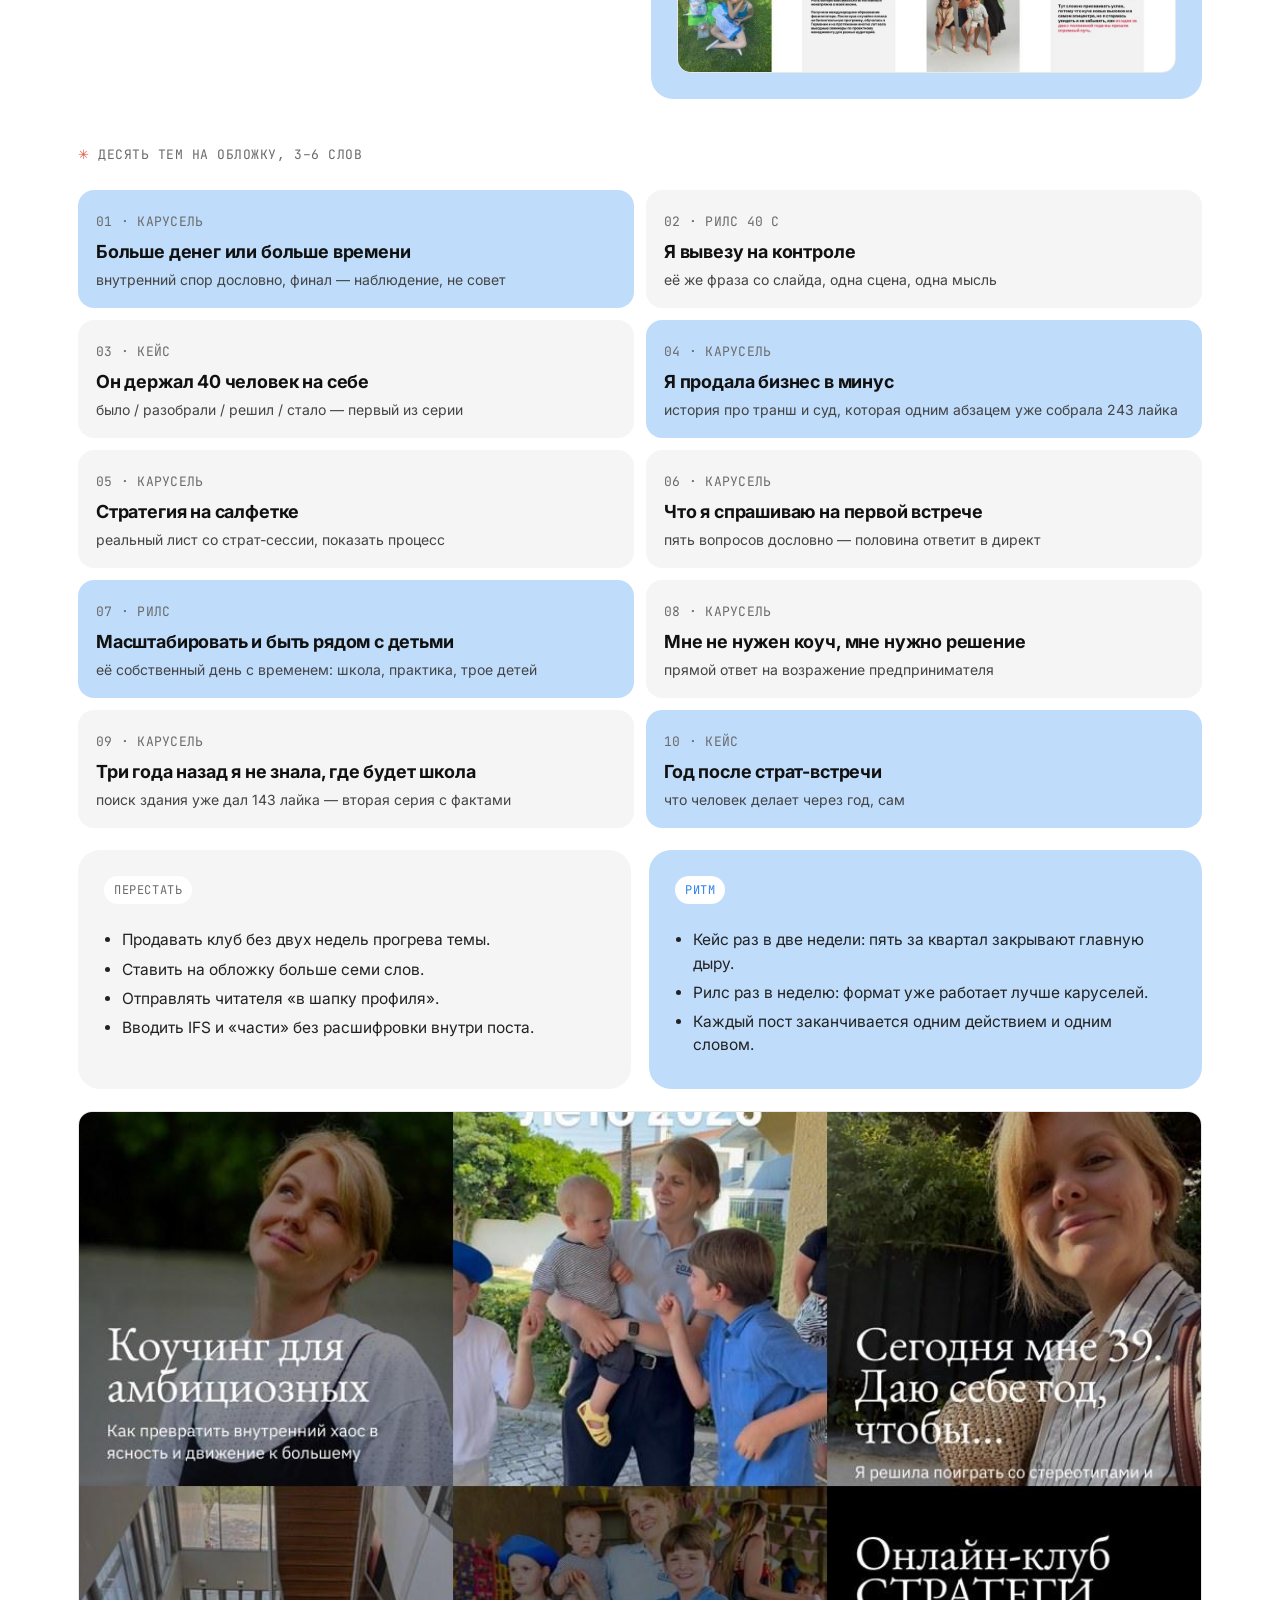
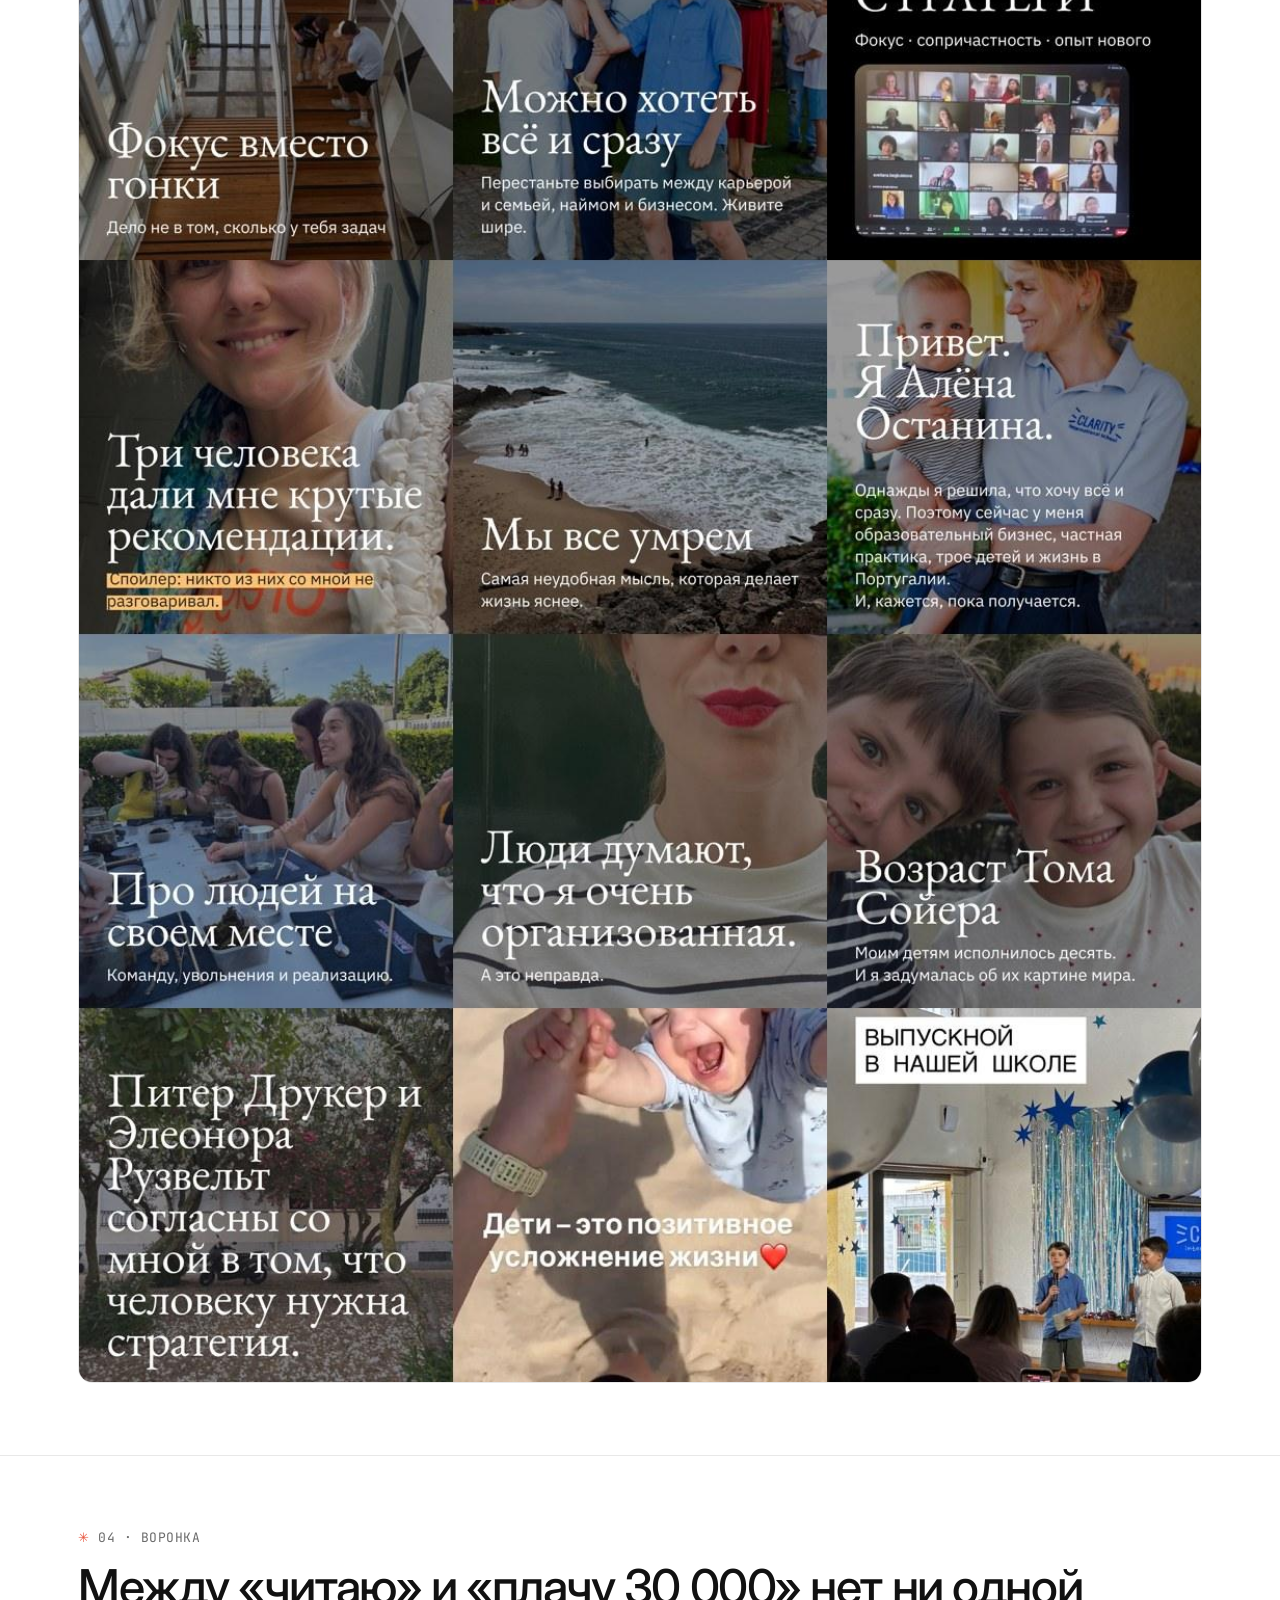
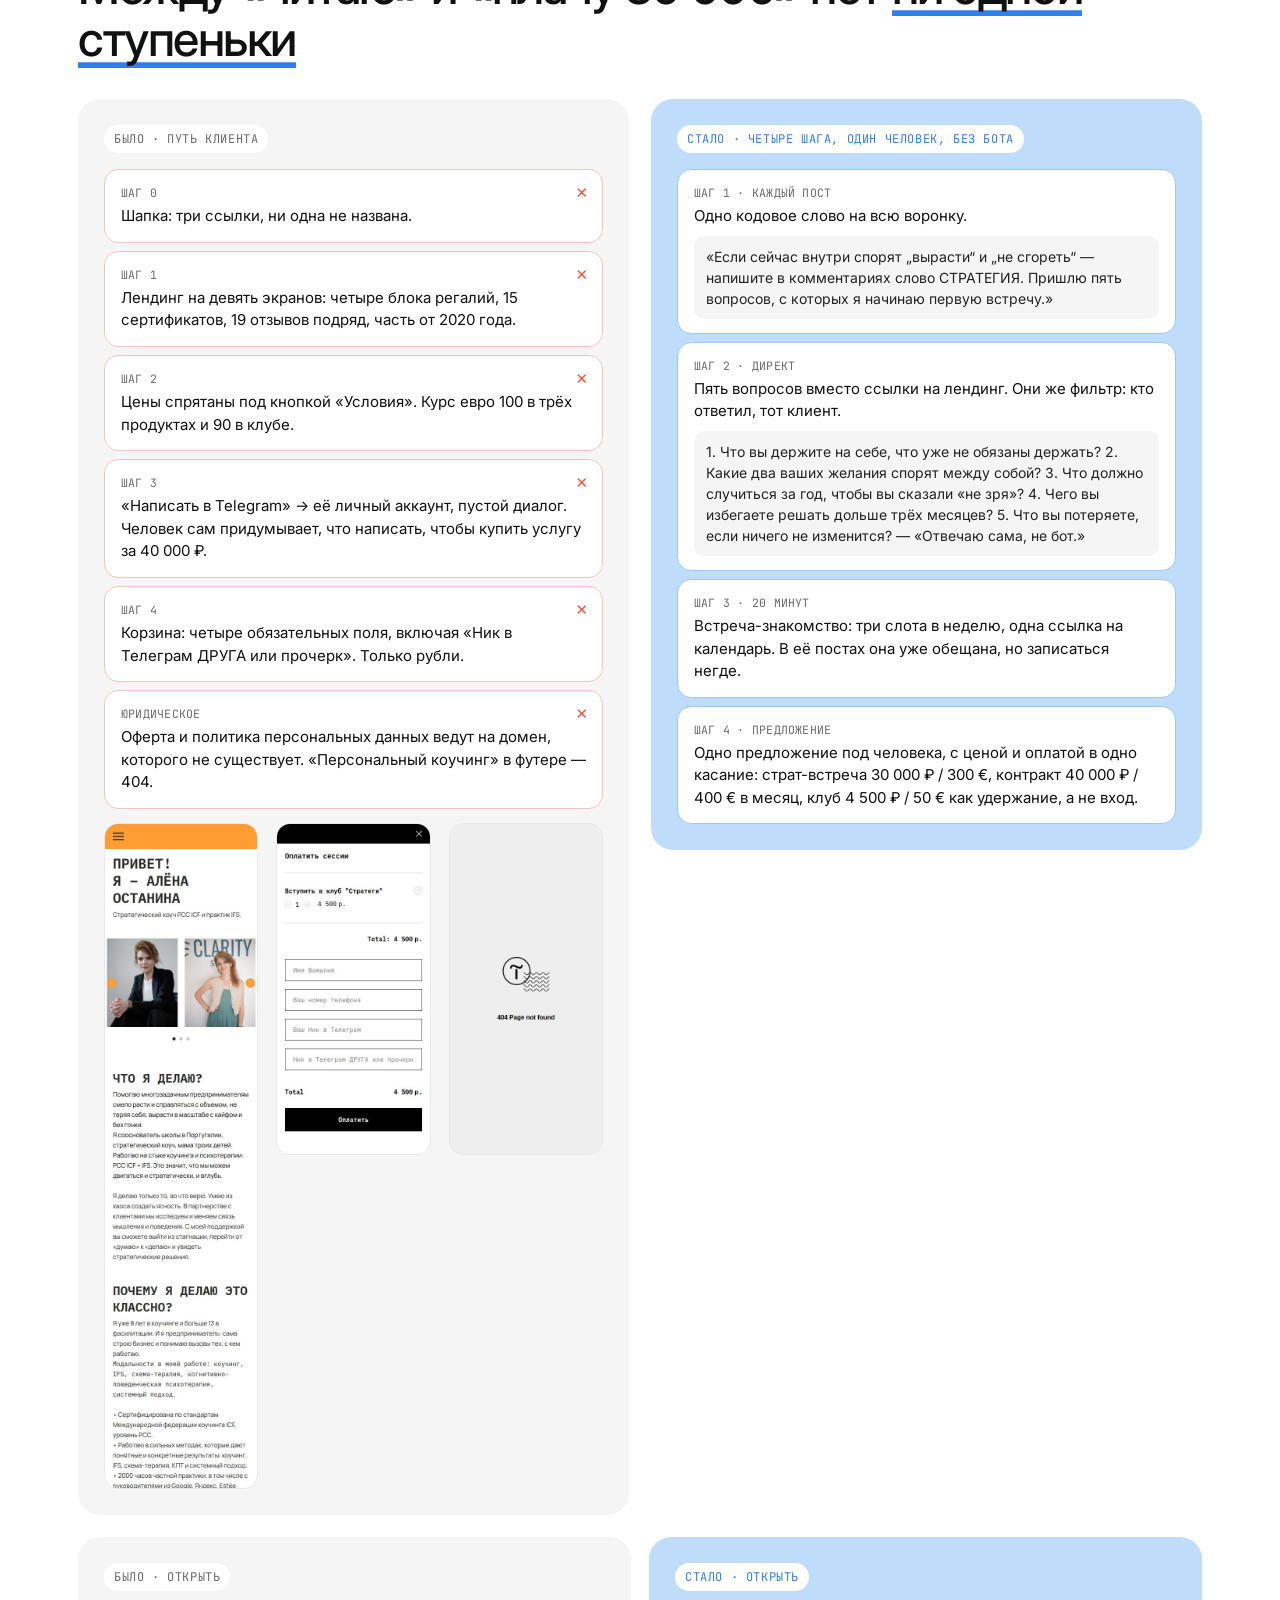
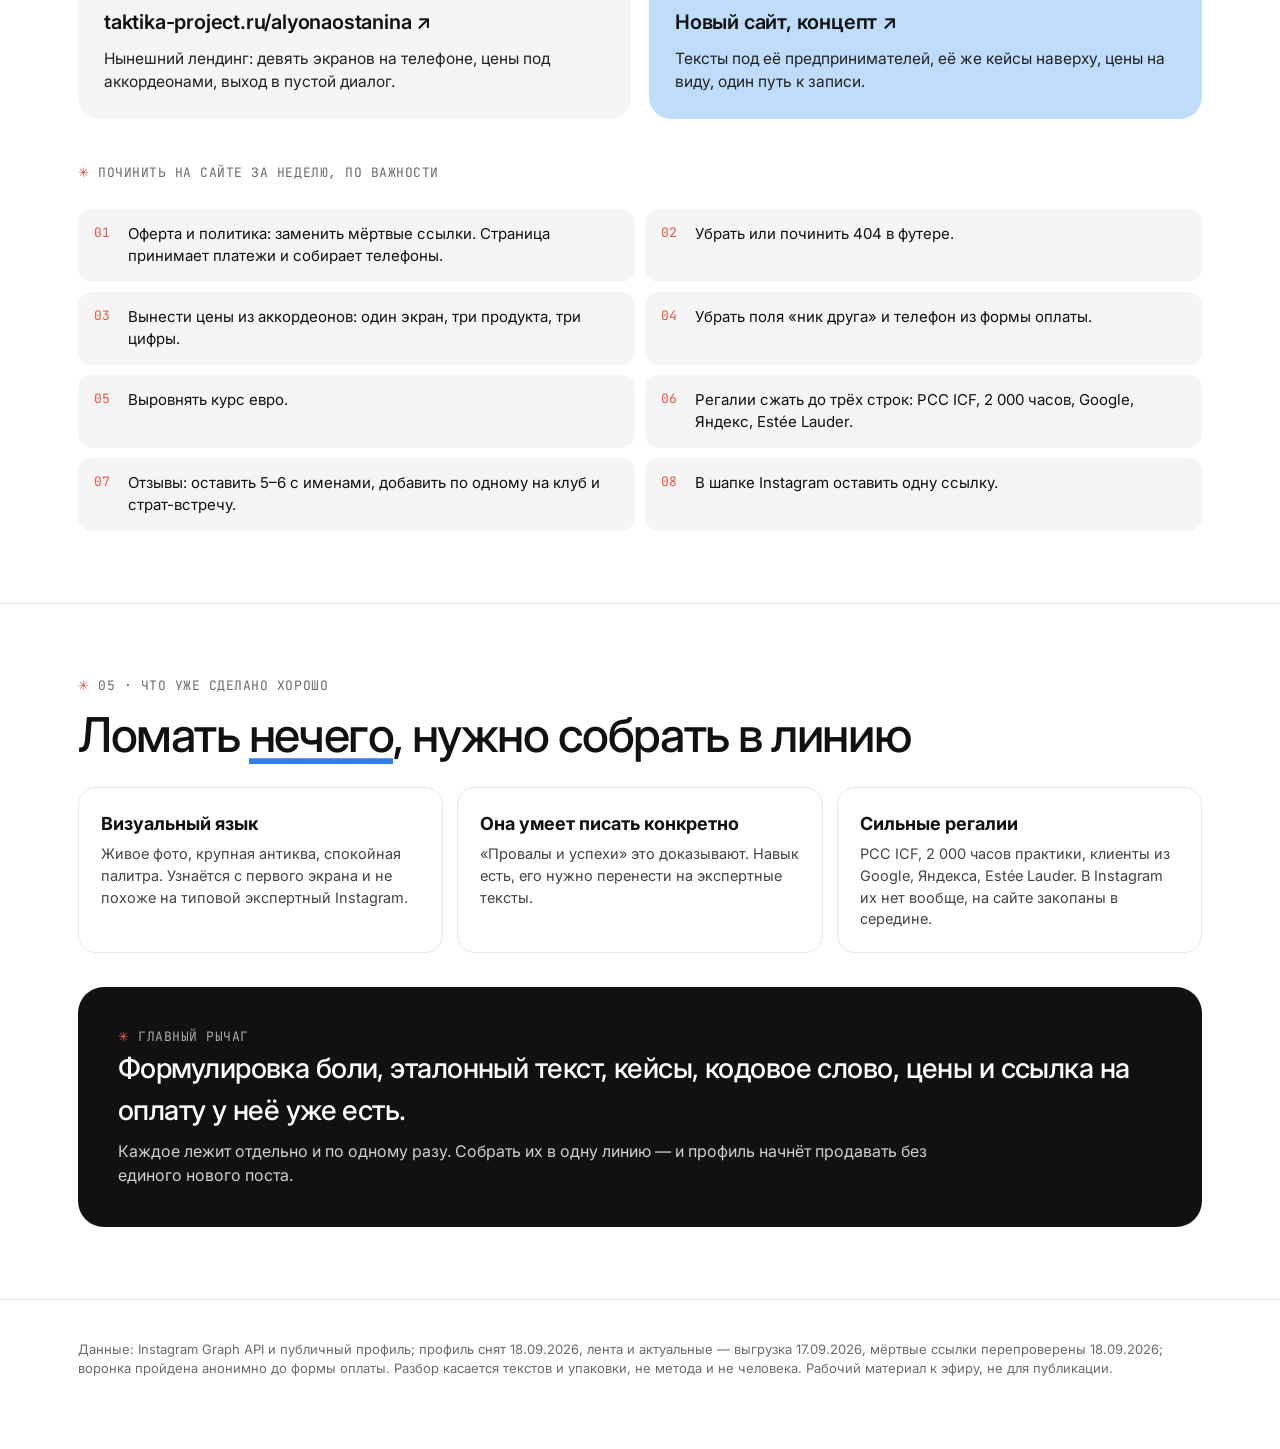
